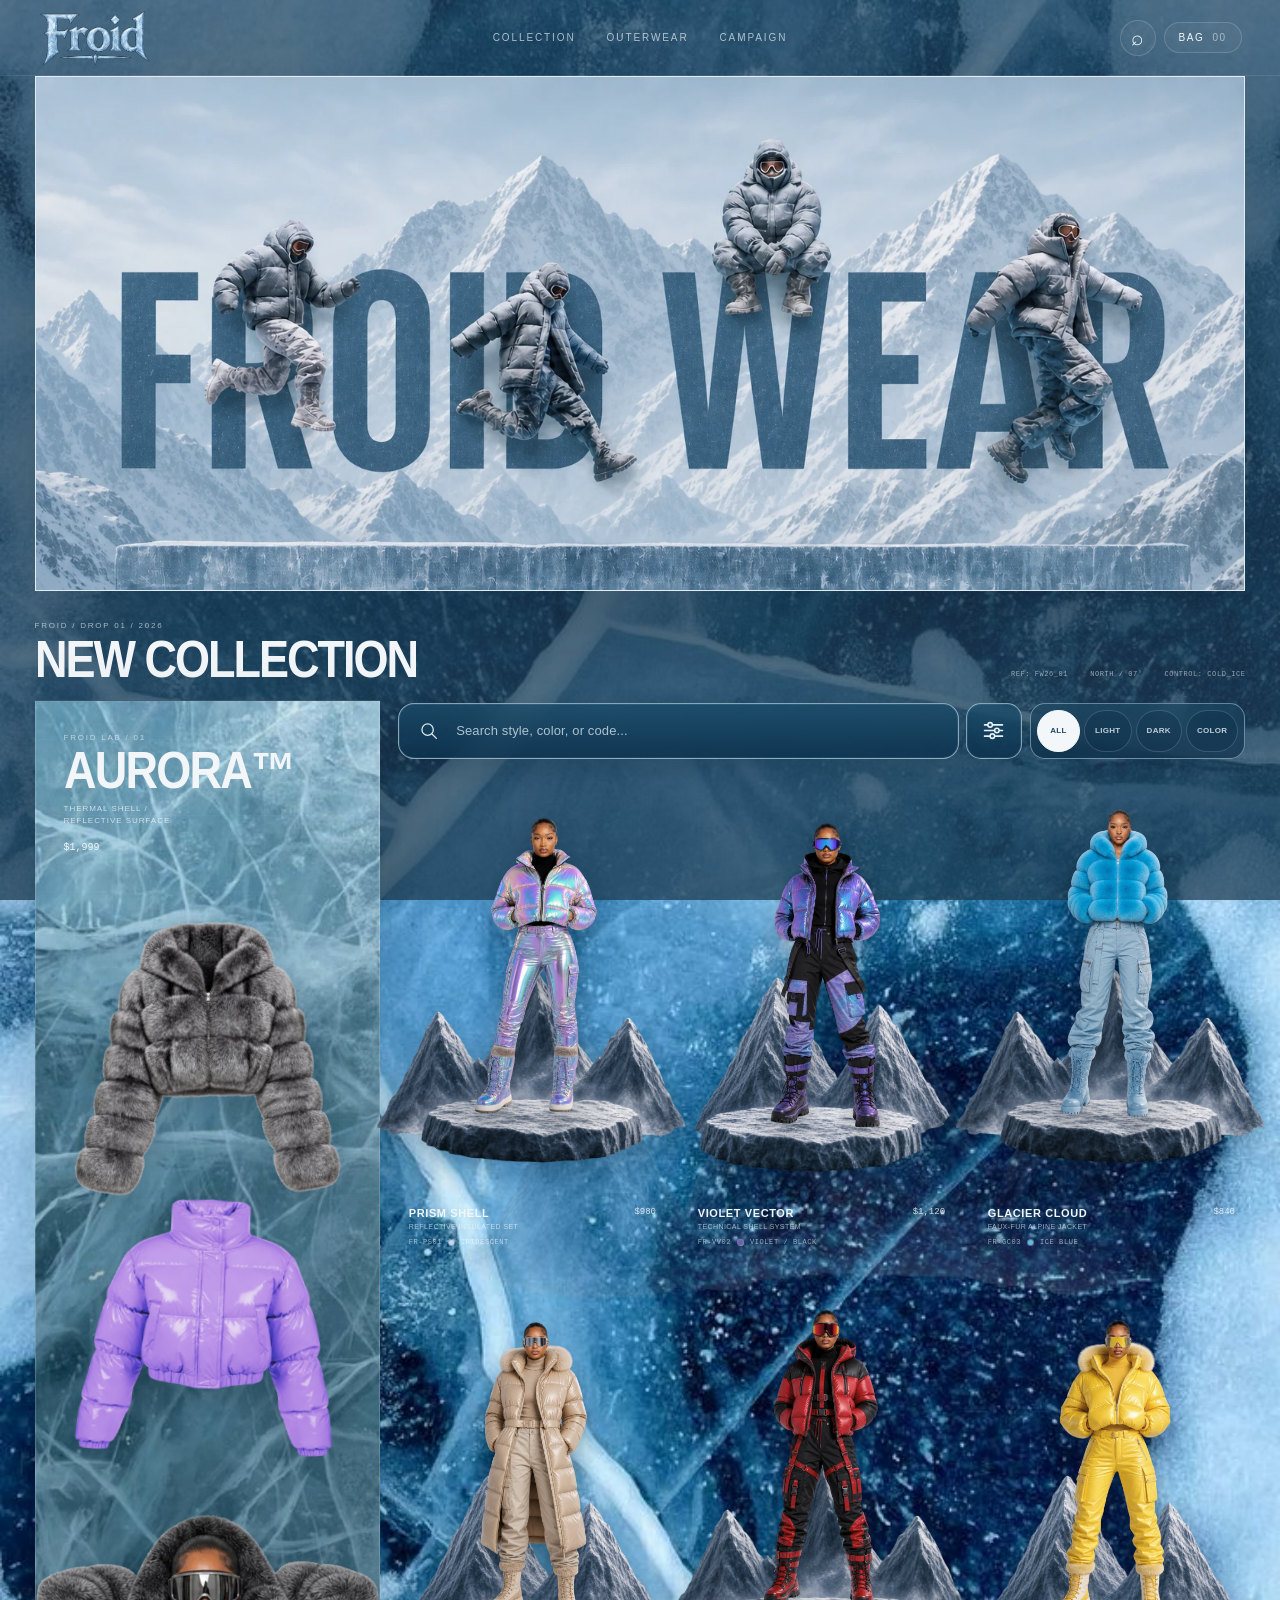
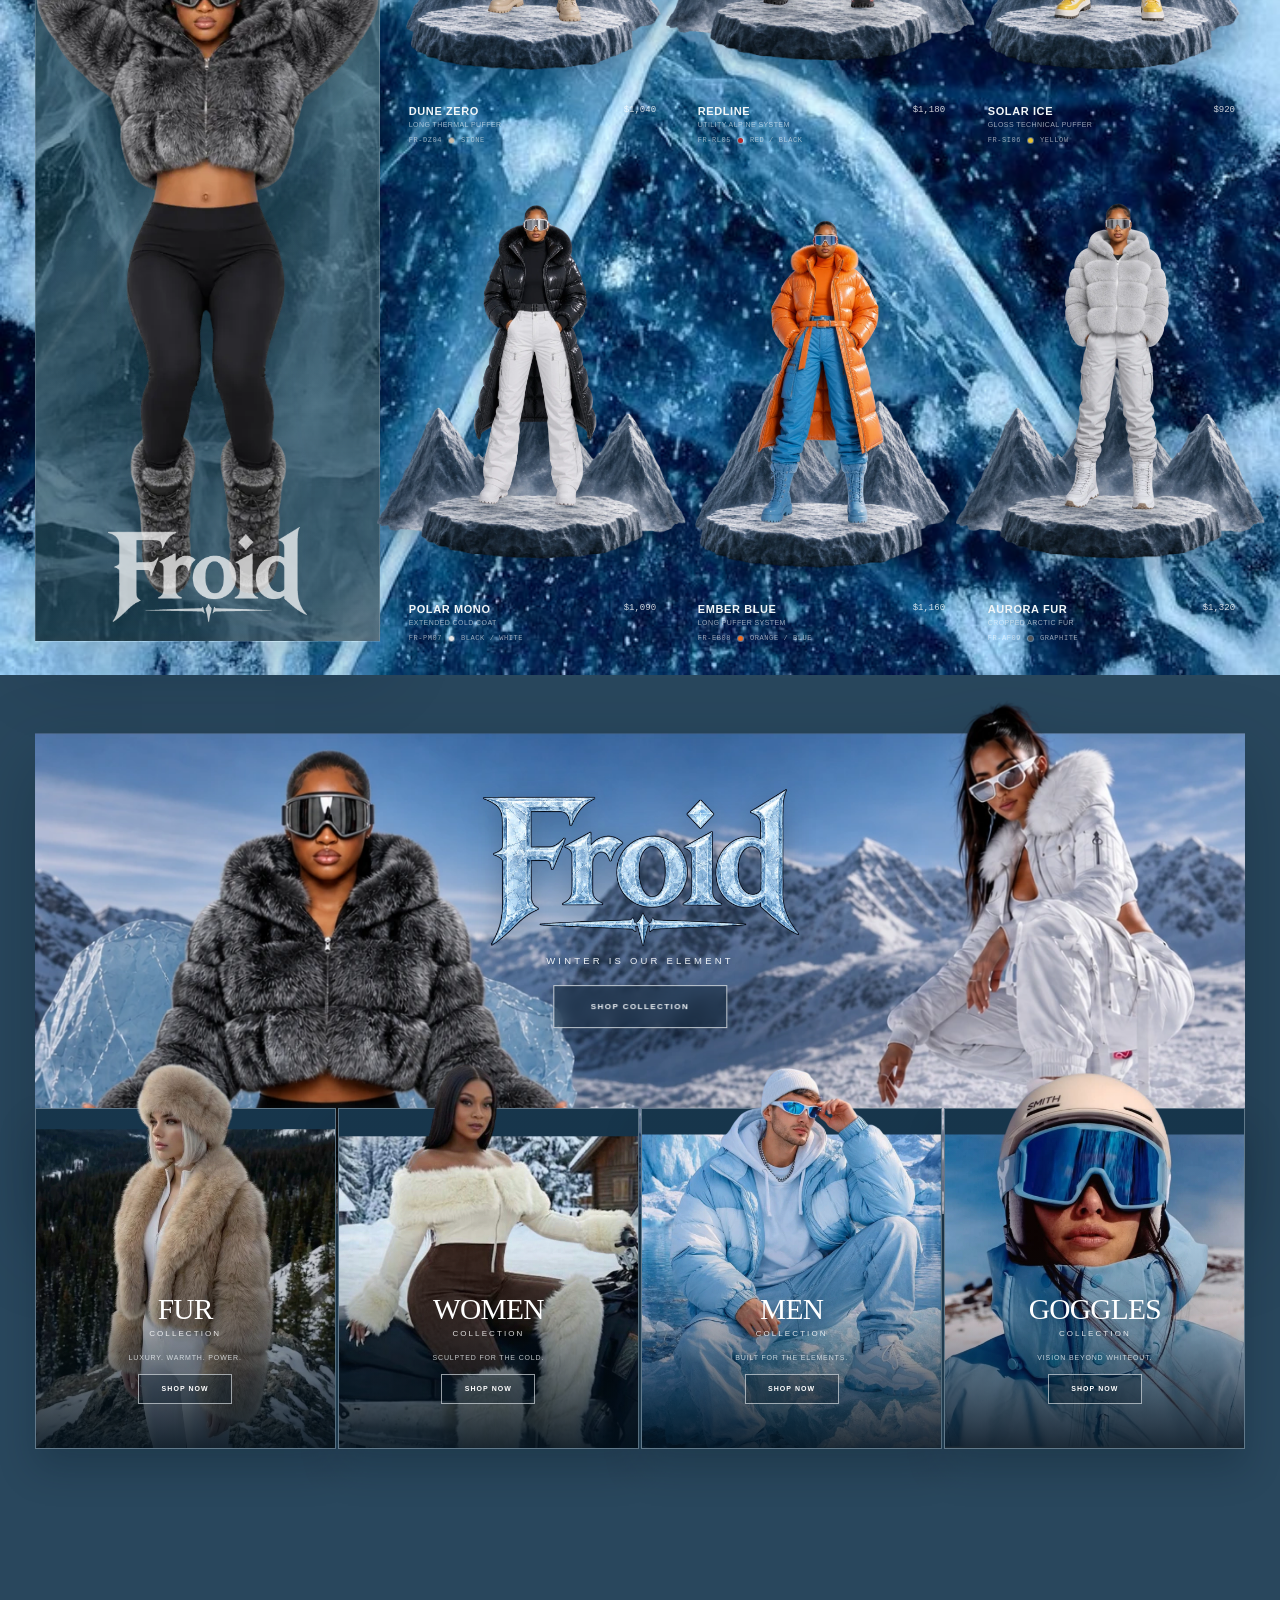
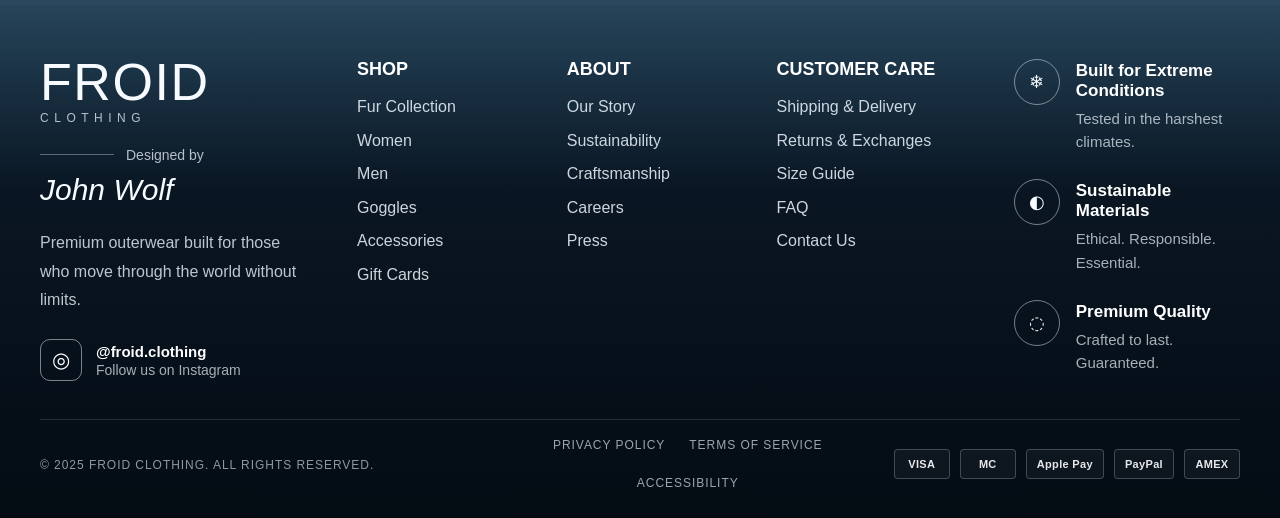
==== index.html @ 3a0bf440 "Make Froid mobile lower banners transparent" ====
<!doctype html>
<html lang="en">
<head>
  <meta charset="UTF-8" />
  <meta name="viewport" content="width=device-width, initial-scale=1.0" />
  <meta name="theme-color" content="#234157" />
  <title>Froid — New Collection</title>
  <link rel="stylesheet" href="./styles.css?v=30" />
</head>
<body>
  <div class="site-shell">
    <header class="topbar">
      <a class="wordmark" href="#top" aria-label="Froid home">
        <img src="./public/brand/froid-ice-logo.webp" alt="Froid" />
      </a>
      <nav class="topnav" aria-label="Primary navigation">
        <a href="#collection">Collection</a>
        <a href="#collection">Outerwear</a>
        <a href="#campaign">Campaign</a>
      </nav>
      <div class="top-actions">
        <button class="icon-button" type="button" aria-label="Search" data-focus-search>⌕</button>
        <button class="bag" type="button">Bag <span>00</span></button>
      </div>
    </header>

    <main id="top">
      <section class="hero" id="campaign" aria-label="Froid Wear campaign">
        <img src="./public/brand/froid-wear-hero.webp" alt="Froid Wear campaign in an icy mountain landscape" />
      </section>

      <section class="collection" id="collection">
        <div class="collection-heading">
          <div>
            <p class="eyebrow">FROID / DROP 01 / 2026</p>
            <h1>NEW COLLECTION</h1>
          </div>
          <div class="collection-note">
            <span>REF: FW26_01</span>
            <span>NORTH / 07°</span>
            <span>CONTROL: COLD_ICE</span>
          </div>
        </div>

        <div class="collection-layout">
          <aside class="campaign-card" id="aurora">
            <div class="campaign-grid"></div>
            <div class="campaign-copy">
              <p class="eyebrow">FROID LAB / 01</p>
              <h2>AURORA™</h2>
              <p>THERMAL SHELL / REFLECTIVE SURFACE</p>
              <div class="campaign-price">$1,999</div>
            </div>
            <div class="campaign-jackets">
              <img
                class="campaign-jacket campaign-jacket-fur"
                src="./public/brand/aurora-fur-jacket.png"
                alt="Gray Froid fur jacket"
              />
              <img
                class="campaign-jacket campaign-jacket-purple"
                src="./public/brand/aurora-purple-jacket.png"
                alt="Purple Froid puffer jacket"
              />
            </div>

            <img class="campaign-model" src="./public/models/model-fur.webp" alt="Model in Froid fur outerwear" />
            <img class="campaign-logo" src="./public/brand/froid-logo.webp" alt="" />
          </aside>

          <div class="catalog-area">
            <div class="catalog-toolbar">

              <div class="search-cluster">
                <label class="search-control" aria-label="Search clothing">
                  <span class="search-icon" aria-hidden="true">
                    <svg viewBox="0 0 24 24">
                      <circle cx="11" cy="11" r="6.5"></circle>
                      <path d="M16 16L21 21"></path>
                    </svg>
                  </span>

                  <input
                    id="product-search"
                    type="search"
                    placeholder="Search style, color, or code..."
                    autocomplete="off"
                  />
                </label>

                <button class="filter-tools" type="button" aria-label="Filter collection">
                  <svg viewBox="0 0 24 24" aria-hidden="true">
                    <path d="M4 7H20"></path>
                    <path d="M4 17H20"></path>
                    <path d="M4 12H20"></path>
                    <circle cx="9" cy="7" r="2"></circle>
                    <circle cx="15" cy="12" r="2"></circle>
                    <circle cx="11" cy="17" r="2"></circle>
                  </svg>
                </button>
              </div>

              <div class="filter-group" aria-label="Product filters">
                <button class="filter is-active" type="button" data-filter="all">ALL</button>
                <button class="filter" type="button" data-filter="light">LIGHT</button>
                <button class="filter" type="button" data-filter="dark">DARK</button>
                <button class="filter" type="button" data-filter="color">COLOR</button>
              </div>

            </div>

            <div class="product-landscape" aria-live="polite">
              <img class="ambient-mountains" src="./public/platforms/mountain-range.webp" alt="" />
              <div class="collection-row row-a" id="row-a"></div>
              <div class="collection-row row-b" id="row-b"></div>
              <div class="collection-row row-c" id="row-c"></div>
              <p class="empty-state" id="empty-state" hidden>NO ITEMS MATCH THIS FILTER.</p>
            </div>
          </div>
        </div>
      </section>


      <!-- ===== FROID EDITORIAL CAMPAIGN START ===== -->

      <section class="editorial-campaign" id="lookbook">

        <div class="editorial-hero">

          <img
            class="editorial-hero-art"
            src="./public/campaign/campaign-hero-v3.webp"
            alt="Froid winter campaign in an icy mountain landscape"
          />

          
          <div class="editorial-hero-content">

            <img
              class="editorial-hero-logo"
              src="./public/brand/froid-ice-logo.webp"
              alt="Froid"
            />

            <p class="editorial-hero-tagline">
              WINTER IS OUR ELEMENT
            </p>

            <a
              class="editorial-hero-button"
              href="#collection"
            >
              SHOP COLLECTION
            </a>

          </div>

        </div>


        <div
          class="editorial-categories"
          aria-label="Froid collections"
        >

          <a
            class="editorial-category"
            href="#collection"
          >
            
            <div
              class="editorial-base-window"
              data-registered-card="fur"
            >
              <img
                class="editorial-registered-image editorial-base-image"
                src="./public/campaign/category-fur.webp"
                alt="Froid fur collection"
              />
            </div>

            <img
              class="editorial-registered-image editorial-cutout-image"
              src="./public/campaign/cutouts/froid-cutout-assets/fur-cutout.png"
              alt=""
              aria-hidden="true"
            />

            <div class="editorial-category-shade"></div>

            <div class="editorial-category-copy">
              <h3>FUR</h3>
              <span>COLLECTION</span>

              <p>
                LUXURY. WARMTH. POWER.
              </p>

              <strong>
                SHOP NOW
              </strong>
            </div>
          </a>


          <a
            class="editorial-category"
            href="#collection"
          >
            
            <div
              class="editorial-base-window"
              data-registered-card="women"
            >
              <img
                class="editorial-registered-image editorial-base-image"
                src="./public/campaign/category-women.webp"
                alt="Froid women's winter collection"
              />
            </div>

            <img
              class="editorial-registered-image editorial-cutout-image"
              src="./public/campaign/cutouts/froid-cutout-assets/women-cutout.png"
              alt=""
              aria-hidden="true"
            />

            <div class="editorial-category-shade"></div>

            <div class="editorial-category-copy">
              <h3>WOMEN</h3>
              <span>COLLECTION</span>

              <p>
                SCULPTED FOR THE COLD.
              </p>

              <strong>
                SHOP NOW
              </strong>
            </div>
          </a>


          <a
            class="editorial-category"
            href="#collection"
          >
            
            <div
              class="editorial-base-window"
              data-registered-card="men"
            >
              <img
                class="editorial-registered-image editorial-base-image"
                src="./public/campaign/category-men.webp"
                alt="Froid men's winter collection"
              />
            </div>

            <img
              class="editorial-registered-image editorial-cutout-image"
              src="./public/campaign/cutouts/froid-cutout-assets/men-cutout.png"
              alt=""
              aria-hidden="true"
            />

            <div class="editorial-category-shade"></div>

            <div class="editorial-category-copy">
              <h3>MEN</h3>
              <span>COLLECTION</span>

              <p>
                BUILT FOR THE ELEMENTS.
              </p>

              <strong>
                SHOP NOW
              </strong>
            </div>
          </a>


          <a
            class="editorial-category"
            href="#collection"
          >
            
            <div
              class="editorial-base-window"
              data-registered-card="goggles"
            >
              <img
                class="editorial-registered-image editorial-base-image"
                src="./public/campaign/category-goggles.webp"
                alt="Froid winter goggles"
              />
            </div>

            <img
              class="editorial-registered-image editorial-cutout-image"
              src="./public/campaign/cutouts/froid-cutout-assets/goggles-cutout.png"
              alt=""
              aria-hidden="true"
            />

            <div class="editorial-category-shade"></div>

            <div class="editorial-category-copy">
              <h3>GOGGLES</h3>
              <span>COLLECTION</span>

              <p>
                VISION BEYOND WHITEOUT.
              </p>

              <strong>
                SHOP NOW
              </strong>
            </div>
          </a>

        </div>

      </section>

      <!-- ===== FROID EDITORIAL CAMPAIGN END ===== -->

    </main>
  </div>

  <template id="product-template">
    <article class="product-card">
      <div class="stage">
        <img class="mountain-stage" alt="" />
        <img class="platform-fill" alt="" hidden />
        <img class="product-model" alt="" />
      </div>
      <div class="product-info">
        <div>
          <h3></h3>
          <p class="product-subtitle"></p>
        </div>
        <p class="product-price"></p>
      </div>
      <div class="product-meta">
        <span class="product-code"></span>
        <span class="swatch"></span>
        <span class="product-color"></span>
      </div>
    </article>
  </template>

  <script src="./script.js?v=9"></script>


<!-- ===== FROID FOOTER START ===== -->
<footer class="froid-footer" id="footer">

  <div class="froid-footer-shell">

    <div class="froid-footer-top">

      <div class="froid-footer-brand">
        <div class="froid-footer-logo-wrap">
          <div class="froid-footer-logo">FROID</div>
          <div class="froid-footer-logo-sub">CLOTHING</div>
        </div>

        <div class="froid-footer-designed">
          <span class="froid-footer-designed-line"></span>
          <span class="froid-footer-designed-copy">Designed by</span>
          <span class="froid-footer-designed-name">John Wolf</span>
        </div>

        <p class="froid-footer-intro">
          Premium outerwear built for those who move through the world without limits.
        </p>

        <a class="froid-footer-social" href="#" aria-label="Follow Froid on Instagram">
          <span class="froid-footer-social-icon">◎</span>
          <span class="froid-footer-social-copy">
            <strong>@froid.clothing</strong>
            <span>Follow us on Instagram</span>
          </span>
        </a>
      </div>


      <div class="froid-footer-links">
        <h4>Shop</h4>
        <ul>
          <li><a href="#collection">Fur Collection</a></li>
          <li><a href="#campaign">Women</a></li>
          <li><a href="#campaign">Men</a></li>
          <li><a href="#campaign">Goggles</a></li>
          <li><a href="#collection">Accessories</a></li>
          <li><a href="#collection">Gift Cards</a></li>
        </ul>
      </div>


      <div class="froid-footer-links">
        <h4>About</h4>
        <ul>
          <li><a href="#">Our Story</a></li>
          <li><a href="#">Sustainability</a></li>
          <li><a href="#">Craftsmanship</a></li>
          <li><a href="#">Careers</a></li>
          <li><a href="#">Press</a></li>
        </ul>
      </div>


      <div class="froid-footer-links">
        <h4>Customer Care</h4>
        <ul>
          <li><a href="#">Shipping & Delivery</a></li>
          <li><a href="#">Returns & Exchanges</a></li>
          <li><a href="#">Size Guide</a></li>
          <li><a href="#">FAQ</a></li>
          <li><a href="#">Contact Us</a></li>
        </ul>
      </div>


      <div class="froid-footer-values">

        <div class="froid-footer-value">
          <span class="froid-footer-value-icon">❄</span>
          <div>
            <h5>Built for Extreme Conditions</h5>
            <p>Tested in the harshest climates.</p>
          </div>
        </div>

        <div class="froid-footer-value">
          <span class="froid-footer-value-icon">◐</span>
          <div>
            <h5>Sustainable Materials</h5>
            <p>Ethical. Responsible. Essential.</p>
          </div>
        </div>

        <div class="froid-footer-value">
          <span class="froid-footer-value-icon">◌</span>
          <div>
            <h5>Premium Quality</h5>
            <p>Crafted to last. Guaranteed.</p>
          </div>
        </div>

      </div>

    </div>


    <div class="froid-footer-bottom">

      <div class="froid-footer-legal">
        <span>© 2025 FROID CLOTHING. ALL RIGHTS RESERVED.</span>
      </div>

      <div class="froid-footer-policies">
        <a href="#">Privacy Policy</a>
        <a href="#">Terms of Service</a>
        <a href="#">Accessibility</a>
      </div>

      <div class="froid-footer-payments" aria-label="Accepted payments">
        <span>VISA</span>
        <span>MC</span>
        <span>Apple Pay</span>
        <span>PayPal</span>
        <span>AMEX</span>
      </div>

    </div>

  </div>

</footer>
<!-- ===== FROID FOOTER END ===== -->

</body>
</html>
---- styles.css ----
:root {
  --bg: #29475d;
  --bg-deep: #203a4e;
  --ink: #f2f6f8;
  --muted: rgba(239, 246, 250, .64);
  --line: rgba(233, 243, 249, .22);
  --ice: #dceaf2;
  --panel: rgba(22, 49, 67, .34);
  --panel-deep: rgba(12, 34, 48, .48);
  --shadow: 0 28px 70px rgba(6, 24, 37, .22);
}

* { box-sizing: border-box; }
html { scroll-behavior: smooth; }
body {
  margin: 0;
  min-width: 320px;
  background:
    radial-gradient(circle at 72% -10%, rgba(176, 209, 228, .14), transparent 30%),
    linear-gradient(180deg, #31526a 0%, var(--bg) 45%, #28465b 100%);
  color: var(--ink);
  font-family: "Arial Narrow", "Helvetica Neue", Arial, sans-serif;
  overflow-x: hidden;
}
button, input { font: inherit; }
button { color: inherit; }
a { color: inherit; text-decoration: none; }

.site-shell { min-height: 100vh; }
.topbar {
  height: 76px;
  padding: 0 clamp(22px, 3vw, 54px);
  display: grid;
  grid-template-columns: 1fr auto 1fr;
  align-items: center;
  border-bottom: 1px solid rgba(255,255,255,.09);
  position: relative;
  z-index: 30;
}
.wordmark { width: 106px; height: 52px; display: flex; align-items: center; overflow: hidden; }
.wordmark img { width: 132px; transform: translateX(-10px); filter: none; opacity: .98; }
.topnav { display: flex; gap: 31px; font-size: 10px; letter-spacing: .19em; text-transform: uppercase; }
.topnav a { opacity: .68; transition: opacity .18s ease; }
.topnav a:hover { opacity: 1; }
.top-actions { justify-self: end; display: flex; gap: 8px; align-items: center; }
.icon-button, .bag, .filter {
  border: 1px solid rgba(255,255,255,.16);
  background: rgba(255,255,255,.04);
  border-radius: 999px;
  cursor: pointer;
}
.icon-button { width: 36px; height: 36px; font-size: 21px; line-height: 1; }
.bag { padding: 9px 14px; font-size: 10px; letter-spacing: .15em; text-transform: uppercase; }
.bag span { opacity: .55; margin-left: 4px; }


.hero {
  margin: 0 clamp(18px, 2.7vw, 52px);
  border: 1px solid rgba(255,255,255,.14);
  overflow: hidden;
  background: #dce9f1;
  box-shadow: var(--shadow);
}
.hero img {
  display: block;
  width: 100%;
  height: auto;
  aspect-ratio: 1584 / 672;
  object-fit: cover;
}

.collection { padding: 30px clamp(18px, 2.7vw, 52px) 56px; }
.collection-heading {
  display: flex;
  justify-content: space-between;
  gap: 24px;
  align-items: end;
  margin-bottom: 18px;
}
.eyebrow { margin: 0 0 7px; font-size: 8px; letter-spacing: .22em; text-transform: uppercase; color: var(--muted); }
h1, h2, h3, p { margin-top: 0; }
h1 { margin-bottom: 0; font-size: clamp(36px, 4vw, 62px); line-height: .88; letter-spacing: -.045em; font-weight: 900; transform: scaleX(.88); transform-origin: left; }
.collection-note { display: grid; grid-template-columns: repeat(3, max-content); gap: 22px; font-family: ui-monospace, SFMono-Regular, Menlo, monospace; font-size: 7px; line-height: 1.5; letter-spacing: .08em; color: rgba(242,246,248,.58); text-transform: uppercase; padding-bottom: 2px; }

.collection-layout { display: grid; grid-template-columns: minmax(250px, 27vw) minmax(0, 1fr); gap: 18px; align-items: stretch; }
.campaign-card {
  min-height: 760px;
  position: relative;
  overflow: hidden;
  background:
    linear-gradient(180deg, rgba(9, 31, 45, .08), rgba(8, 29, 44, .54)),
    url('./public/textures/ice-blue.jpeg') center / cover no-repeat;
  border: 1px solid rgba(255,255,255,.16);
  box-shadow: var(--shadow);
  isolation: isolate;
}
.campaign-card::before {
  content: "";
  position: absolute;
  inset: 0;
  background: linear-gradient(125deg, transparent 8%, rgba(255,255,255,.13) 8.5%, transparent 9%, transparent 62%, rgba(255,255,255,.08) 62.5%, transparent 63%);
  pointer-events: none;
}
.campaign-grid {
  position: absolute; inset: 0;
  opacity: .18;
  background-image: linear-gradient(rgba(255,255,255,.16) 1px, transparent 1px), linear-gradient(90deg, rgba(255,255,255,.16) 1px, transparent 1px);
  background-size: 38px 38px;
  mask-image: linear-gradient(to bottom, #000, transparent 60%);
}
.campaign-copy { position: absolute; z-index: 5; top: 32px; left: 28px; right: 24px; }
.campaign-copy h2 { font-size: clamp(36px, 4vw, 64px); line-height: .85; margin-bottom: 11px; letter-spacing: -.04em; font-weight: 900; transform: scaleX(.88); transform-origin: left; }
.campaign-copy > p:not(.eyebrow) { width: 145px; font-size: 8px; line-height: 1.5; letter-spacing: .12em; color: rgba(255,255,255,.68); }
.campaign-price { margin-top: 15px; font: 10px ui-monospace, SFMono-Regular, Menlo, monospace; }
.campaign-model {
  position: absolute;
  z-index: 3;
  height: 64%;
  width: 100%;
  object-fit: contain;
  object-position: center bottom;
  left: 0;
  bottom: 22px;
  filter: drop-shadow(0 18px 18px rgba(5, 20, 32, .28));
}
.campaign-logo { position: absolute; z-index: 4; width: 58%; left: 21%; bottom: 21px; opacity: .72; filter: brightness(0) invert(1); }

.catalog-area { min-width: 0; display: flex; flex-direction: column; }
.catalog-toolbar {
  min-height: 46px;
  border: 1px solid rgba(255,255,255,.12);
  display: flex;
  align-items: center;
  justify-content: space-between;
  gap: 14px;
  padding: 6px 8px 6px 14px;
  background: rgba(19, 47, 64, .22);
  backdrop-filter: blur(10px);
}
.search-control { flex: 1; display: grid; grid-template-columns: auto minmax(100px, 1fr); align-items: center; gap: 12px; min-width: 140px; }
.search-control span { font: 8px ui-monospace, SFMono-Regular, Menlo, monospace; letter-spacing: .14em; color: rgba(255,255,255,.5); }
.search-control input { width: 100%; border: 0; outline: 0; background: transparent; color: white; font-size: 9px; letter-spacing: .12em; text-transform: uppercase; }
.search-control input::placeholder { color: rgba(255,255,255,.34); }
.filter-group { display: flex; gap: 5px; }
.filter { padding: 8px 11px; font-size: 7px; letter-spacing: .12em; text-transform: uppercase; opacity: .64; }
.filter.is-active, .filter:hover { background: #eff5f8; color: #26465d; opacity: 1; border-color: #eff5f8; }

.product-landscape {
  flex: 1;
  padding-top: 8px;
  min-height: 706px;
  display: flex;
  flex-direction: column;
  justify-content: space-between;
  gap: 1px;
  position: relative;
}
.collection-row {
  display: flex;
  align-items: flex-start;
  justify-content: center;
  position: relative;
  min-width: 0;
  --visible-cards: 4;
}
.collection-row.row-b { --visible-cards: 5; }
.product-card {
  position: relative;
  flex: 0 1 calc(100% / var(--visible-cards));
  min-width: 0;
  margin-left: 0;
  transition: opacity .2s ease, transform .2s ease;
}
.product-card.platform-a { --foot: 55px; }
.product-card.platform-b { --foot: 62px; }
.product-card:first-child { margin-left: 0; }
.product-card[hidden] { display: none !important; }
.stage {
  height: 300px;
  position: relative;
  isolation: isolate;
  overflow: visible;
}
.mountain-stage {
  position: absolute;
  z-index: 1;
  left: 50%;
  bottom: 0;
  width: 145%;
  max-width: none;
  transform: translateX(-50%);
  object-fit: contain;
  object-position: center bottom;
  filter: drop-shadow(0 10px 14px rgba(11,27,39,.18));
  pointer-events: none;
}
.platform-fill {
  position: absolute;
  z-index: 2;
  width: 136%;
  max-width: none;
  left: 50%;
  bottom: -9px;
  transform: translateX(-50%);
  transform-origin: bottom;
  opacity: .98;
  pointer-events: none;
}
.product-model {
  position: absolute;
  z-index: 4;
  left: 50%;
  bottom: var(--foot, 60px);
  transform: translateX(-50%);
  width: auto;
  height: 250px;
  max-width: 84%;
  object-fit: contain;
  object-position: center bottom;
  filter: drop-shadow(0 12px 10px rgba(7, 22, 34, .25));
  transition: transform .2s ease;
}
.product-card:hover .product-model { transform: translateX(-50%) translateY(-4px); }
.product-info { display: flex; align-items: flex-start; justify-content: space-between; gap: 7px; padding: 8px 8px 0 11%; position: relative; z-index: 8; }
.product-info h3 { margin-bottom: 2px; font-size: 8px; line-height: 1.15; letter-spacing: .075em; text-transform: uppercase; font-weight: 700; }
.product-subtitle { margin-bottom: 0; font-size: 6px; line-height: 1.25; color: var(--muted); letter-spacing: .06em; text-transform: uppercase; }
.product-price { margin: 0; white-space: nowrap; font: 7px ui-monospace, SFMono-Regular, Menlo, monospace; color: rgba(255,255,255,.8); }
.product-meta { display: flex; align-items: center; gap: 6px; padding: 5px 8px 0 11%; font: 6px ui-monospace, SFMono-Regular, Menlo, monospace; letter-spacing: .08em; color: rgba(255,255,255,.58); text-transform: uppercase; position: relative; z-index: 8; }
.swatch { width: 5px; height: 5px; border-radius: 50%; background: var(--swatch, white); box-shadow: 0 0 0 1px rgba(255,255,255,.35); }
.empty-state { position: absolute; inset: 40% 0 auto; text-align: center; font: 9px ui-monospace, SFMono-Regular, Menlo, monospace; letter-spacing: .16em; color: rgba(255,255,255,.62); }

@media (min-width: 1440px) {
  .campaign-card { min-height: 790px; }
  .product-landscape { min-height: 736px; }
  .stage { height: 320px; }
  .product-model { height: 270px; }
}

@media (max-width: 1100px) {
  .collection-layout { grid-template-columns: 260px minmax(0, 1fr); }
  .campaign-card { min-height: 690px; }
  .product-landscape { min-height: 637px; }
  .stage { height: 265px; }
  .product-model { height: 220px; max-width: 84%; }
  .product-info { padding-left: 8%; }
  .product-meta { padding-left: 8%; }
  .collection-note { display: none; }
}

@media (max-width: 850px) {
  .hero { margin-inline: 14px; }
  .topbar { grid-template-columns: 1fr auto; height: 66px; }
  .topnav { display: none; }
  .collection { padding-inline: 14px; }
  .collection-layout { display: block; }
  .campaign-card { min-height: 420px; margin-bottom: 14px; }
  .campaign-model { height: 83%; left: 20%; width: 80%; bottom: 0; }
  .campaign-copy { right: 45%; }
  .campaign-logo { width: 38%; left: 5%; }
  .catalog-toolbar { position: sticky; top: 8px; z-index: 20; }
  .product-landscape { gap: 16px; min-height: 0; padding-top: 12px; }
  .collection-row, .collection-row.row-b {
    --visible-cards: 2;
    overflow-x: auto;
    justify-content: flex-start;
    padding: 0 8vw 5px;
    scrollbar-width: none;
  }
  .collection-row::-webkit-scrollbar { display: none; }
  .product-card { flex: 0 0 45vw; margin-left: 0; }
  .product-card:first-child { margin-left: 0; }
  .stage { height: 330px; }
  .product-model { height: 285px; max-width: 86%; }
}

@media (max-width: 520px) {
  .collection-heading { margin-top: 2px; }
  h1 { font-size: 39px; }
  .campaign-card { min-height: 360px; }
  .campaign-copy { left: 20px; top: 22px; right: 42%; }
  .campaign-copy h2 { font-size: 36px; }
  .campaign-model { left: 22%; width: 86%; height: 80%; }
  .catalog-toolbar { align-items: stretch; flex-direction: column; }
  .filter-group { width: 100%; }
  .filter { flex: 1; }
  .product-card { flex-basis: 71vw; margin-left: 0; }
  .stage { height: 350px; }
  .product-model { height: 305px; }
}

/* ================================================================
   SPACED PLATFORM REVISION — 2026-08-19
   New supplied platform art is treated as a complete object.
   Platforms no longer overhang or overlap neighboring product stages.
   ================================================================ */
.product-landscape {
  overflow: hidden;
  gap: 28px;
}

.ambient-mountains {
  position: absolute;
  z-index: 0;
  width: min(92%, 980px);
  height: auto;
  left: 50%;
  top: 15%;
  transform: translateX(-50%);
  opacity: .14;
  pointer-events: none;
  filter: blur(.2px);
}

.collection-row {
  z-index: 2;
  gap: clamp(16px, 1.65vw, 30px);
  padding-inline: clamp(6px, .6vw, 12px);
}

.product-card {
  flex-basis: calc((100% - (var(--visible-cards) - 1) * clamp(16px, 1.65vw, 30px)) / var(--visible-cards));
  container-type: inline-size;
}

.stage {
  height: 320px;
  overflow: visible;
}

.mountain-stage {
  width: 100%;
  left: 50%;
  bottom: 0;
  transform: translateX(-50%);
  object-fit: contain;
  object-position: center bottom;
  filter: drop-shadow(0 12px 16px rgba(9, 24, 36, .2));
}

.platform-fill {
  display: none !important;
}

.product-card.platform-a { --foot: 31.9cqw; }
.product-card.platform-b { --foot: 26.3cqw; }

.product-model {
  height: 252px;
  max-width: 78%;
}

.product-info,
.product-meta {
  padding-left: 7%;
  padding-right: 4%;
}

@media (min-width: 1440px) {
  .product-landscape { gap: 34px; }
  .collection-row { gap: 30px; }
  .stage { height: 338px; }
  .product-model { height: 270px; }
}

@media (max-width: 1100px) {
  .product-landscape { gap: 20px; }
  .collection-row { gap: 14px; }
  .stage { height: 278px; }
  .product-model { height: 220px; max-width: 80%; }
}

@media (max-width: 850px) {
  .product-landscape { overflow: visible; gap: 22px; }
  .ambient-mountains { width: 125%; top: 24%; opacity: .11; }
  .collection-row,
  .collection-row.row-b {
    gap: 24px;
    padding: 0 10vw 8px;
  }
  .product-card { flex: 0 0 58vw; }
  .stage { height: 340px; }
  .product-model { height: 280px; max-width: 78%; }
  .stage { height: max(340px, 90cqw); }
}

@media (max-width: 520px) {
  .collection-row,
  .collection-row.row-b { gap: 20px; }
  .product-card { flex-basis: 74vw; }
  .stage { height: 355px; }
  .product-model { height: 292px; }
  .stage { height: max(355px, 90cqw); }
}



/* ===== FROID SITE MOUNTAIN BACKGROUND — FIXED ===== */

html {
  min-height: 100%;
  background: #29475d;
}

body {
  min-height: 100vh;
  margin: 0;

  background-color: #29475d;

  background-image:
    linear-gradient(
      rgba(35, 66, 88, 0.72),
      rgba(35, 66, 88, 0.78)
    ),
    url("./public/textures/froid-site-bg.png");

  background-size:
    cover,
    cover;

  background-position:
    center top,
    center top;

  background-repeat:
    no-repeat,
    no-repeat;

  background-attachment:
    fixed,
    fixed;

  color: var(--ink);
  overflow-x: hidden;
}

/* Kill the previous invisible pseudo-background */
body::before,
body::after {
  content: none !important;
  display: none !important;
}

.site-shell,
main,
.collection,
.collection-layout,
.catalog-area,
.product-landscape,
.collection-row {
  background: transparent !important;
}

/* ===== FROID BACKGROUND + NAV LOGO FIX ===== */

/* New cracked-ice site background */
body {
  background-color: #29475d;

  background-image:
    linear-gradient(
      rgba(31, 60, 81, 0.68),
      rgba(31, 60, 81, 0.74)
    ),
    url("./public/textures/froid-site-bg.png?v=2");

  background-size: cover;
  background-position: center top;
  background-repeat: no-repeat;
  background-attachment: fixed;
}

/* Fix Froid logo being cropped in navigation */
.wordmark {
  width: 125px;
  height: 58px;
  overflow: visible !important;
  display: flex;
  align-items: center;
}

.wordmark img {
  width: 118px;
  height: auto;
  max-height: 54px;
  object-fit: contain;
  object-position: left center;
  transform: none !important;
  display: block;
}

/* ===== FROID REFERENCE SEARCH + 3X3 COLLECTION ===== */

/* -----------------------------------------------
   SEARCH / FILTER — MATCH REFERENCE
   ----------------------------------------------- */

.catalog-toolbar {
  width: 100%;
  min-height: 62px;
  padding: 0;
  margin: 0 0 22px;
  border: 0;
  background: transparent;
  backdrop-filter: none;

  display: grid;
  grid-template-columns: minmax(0, 1fr) auto;
  align-items: center;
  gap: 10px;
}

.search-cluster {
  min-width: 0;
  display: grid;
  grid-template-columns: minmax(0, 1fr) 60px;
  gap: 8px;
}

.search-control {
  width: 100%;
  min-width: 0;
  height: 60px;

  display: grid;
  grid-template-columns: 24px minmax(0, 1fr);
  align-items: center;
  gap: 13px;

  padding: 0 18px;

  border: 1px solid rgba(206, 236, 251, .62);
  border-radius: 17px;

  background:
    linear-gradient(
      180deg,
      rgba(26, 75, 105, .78),
      rgba(10, 48, 76, .82)
    );

  box-shadow:
    inset 0 0 0 1px rgba(255,255,255,.07),
    0 10px 24px rgba(3, 25, 44, .18);

  backdrop-filter: blur(14px);
}

.search-icon {
  display: grid;
  place-items: center;
  width: 22px;
  height: 22px;
}

.search-icon svg {
  width: 21px;
  height: 21px;
  fill: none;
  stroke: rgba(239, 248, 253, .92);
  stroke-width: 1.5;
  stroke-linecap: round;
}

.search-control input {
  width: 100%;
  border: 0;
  outline: 0;
  background: transparent;

  color: #f6fbff;
  font-size: 13px;
  font-weight: 400;
  letter-spacing: .01em;
  text-transform: none;
}

.search-control input::placeholder {
  color: rgba(232, 244, 251, .72);
  opacity: 1;
}

.search-control input::-webkit-search-cancel-button {
  filter: invert(1);
  opacity: .65;
}

.filter-tools {
  width: 60px;
  height: 60px;
  padding: 0;

  display: grid;
  place-items: center;

  border: 1px solid rgba(206, 236, 251, .62);
  border-radius: 15px;

  background:
    linear-gradient(
      180deg,
      rgba(28, 78, 108, .84),
      rgba(12, 50, 78, .88)
    );

  color: white;
  cursor: pointer;

  box-shadow:
    inset 0 0 0 1px rgba(255,255,255,.07),
    0 10px 24px rgba(3, 25, 44, .18);
}

.filter-tools svg {
  width: 27px;
  height: 27px;
  fill: none;
  stroke: rgba(242, 250, 255, .95);
  stroke-width: 1.35;
  stroke-linecap: round;
}

.filter-tools circle {
  fill: #194e70;
}

.filter-group {
  height: 60px;
  padding: 7px;

  display: flex;
  align-items: center;
  gap: 6px;

  border: 1px solid rgba(206, 236, 251, .45);
  border-radius: 15px;

  background:
    linear-gradient(
      180deg,
      rgba(27, 71, 99, .64),
      rgba(10, 43, 69, .68)
    );

  backdrop-filter: blur(14px);
}

.filter {
  height: 44px;
  min-width: 58px;
  padding: 0 15px;

  border: 1px solid rgba(221, 239, 248, .18);
  border-radius: 999px;

  background: rgba(5, 38, 64, .25);

  color: rgba(238, 247, 252, .78);

  font-size: 9px;
  font-weight: 700;
  letter-spacing: .04em;
  text-transform: uppercase;

  opacity: 1;
}

.filter.is-active,
.filter:hover {
  background: #f3f7f9;
  border-color: #f3f7f9;
  color: #234a65;
}


/* -----------------------------------------------
   3 × 3 MODEL GRID
   ----------------------------------------------- */

.product-landscape {
  min-height: 0;
  padding-top: 0;

  display: flex;
  flex-direction: column;
  justify-content: flex-start;

  gap: 38px;
  overflow: visible;
}

.collection-row,
.collection-row.row-b,
.collection-row.row-c {
  --visible-cards: 3;

  width: 100%;
  min-width: 0;

  display: grid;
  grid-template-columns: repeat(3, minmax(0, 1fr));

  gap: clamp(20px, 1.7vw, 30px);
  padding: 0;

  align-items: start;
  justify-content: stretch;
}

.product-card {
  width: 100%;
  min-width: 0;
  margin: 0;

  flex: none;
  container-type: inline-size;
}

.stage {
  height: 405px;
  position: relative;
  overflow: visible;
  isolation: isolate;
}

/* One complete platform centered under each model */
.mountain-stage {
  width: 100%;
  max-width: 100%;

  left: 50%;
  bottom: 0;

  transform: translateX(-50%);

  object-fit: contain;
  object-position: center bottom;

  filter: drop-shadow(0 13px 18px rgba(5, 22, 35, .25));
}

/*
   Platform top heights.
   These put the MODELS' FEET on the platform surface,
   rather than floating above or sinking into it.
*/
.product-card.platform-a {
  --foot: 31.9cqw;
}

.product-card.platform-b {
  --foot: 26.3cqw;
}

/* Large reference-scale clothing models */
.product-model {
  position: absolute;

  z-index: 4;

  left: 50%;
  bottom: var(--foot);

  width: auto;
  height: 350px;
  max-width: 92%;

  transform: translateX(-50%);

  object-fit: contain;
  object-position: center bottom;

  filter: drop-shadow(0 14px 13px rgba(5, 20, 31, .30));
}

.product-card:hover .product-model {
  transform: translateX(-50%) translateY(-4px);
}


/* Larger product information to match new model scale */

.product-info {
  padding: 11px 4% 0;
  gap: 10px;
}

.product-info h3 {
  font-size: 11px;
  line-height: 1.15;
  letter-spacing: .055em;
}

.product-subtitle {
  font-size: 7px;
  line-height: 1.35;
}

.product-price {
  font-size: 9px;
}

.product-meta {
  padding: 7px 4% 0;
  gap: 7px;
  font-size: 7px;
}


/* -----------------------------------------------
   LARGE DESKTOP
   ----------------------------------------------- */

@media (min-width: 1440px) {

  .stage {
    height: 445px;
  }

  .product-model {
    height: 390px;
    max-width: 94%;
  }

  .product-landscape {
    gap: 44px;
  }

}


/* -----------------------------------------------
   MEDIUM DESKTOP / LAPTOP
   ----------------------------------------------- */

@media (min-width: 851px) and (max-width: 1180px) {

  .catalog-toolbar {
    grid-template-columns: minmax(0, 1fr);
  }

  .filter-group {
    width: max-content;
  }

  .stage {
    height: 355px;
  }

  .product-model {
    height: 305px;
    max-width: 92%;
  }

}


/* -----------------------------------------------
   MOBILE — KEEP HORIZONTAL PRODUCT BROWSING
   ----------------------------------------------- */

@media (max-width: 850px) {

  .catalog-toolbar {
    grid-template-columns: 1fr;
    gap: 8px;
  }

  .search-cluster {
    grid-template-columns: minmax(0, 1fr) 54px;
  }

  .search-control,
  .filter-tools {
    height: 54px;
  }

  .filter-tools {
    width: 54px;
  }

  .filter-group {
    width: 100%;
    height: 52px;
    overflow-x: auto;
  }

  .filter {
    flex: 1 0 auto;
    height: 38px;
  }

  .product-landscape {
    gap: 24px;
    overflow: visible;
  }

  .collection-row,
  .collection-row.row-b,
  .collection-row.row-c {
    display: flex;
    grid-template-columns: none;

    gap: 24px;

    padding: 0 10vw 8px;

    overflow-x: auto;
    justify-content: flex-start;

    scrollbar-width: none;
  }

  .collection-row::-webkit-scrollbar {
    display: none;
  }

  .product-card {
    flex: 0 0 58vw;
  }

  .stage {
    height: max(350px, 90cqw);
  }

  .product-model {
    height: 290px;
    max-width: 88%;
  }

}

@media (max-width: 520px) {

  .product-card {
    flex-basis: 74vw;
  }

  .product-model {
    height: 300px;
  }

}








/* ===== FROID CONTROLLED GROUNDING V2 START ===== */


/* ========================================================
   SEARCH + SETTINGS + FILTERS — ONE DESKTOP ROW
   ======================================================== */

@media (min-width: 851px) {

  .catalog-toolbar {
    width: 100% !important;

    display: flex !important;
    grid-template-columns: none !important;

    flex-direction: row !important;
    flex-wrap: nowrap !important;

    align-items: center !important;

    gap: 8px !important;

    margin-bottom: 24px !important;
  }


  .search-cluster {
    flex: 1 1 auto !important;
    min-width: 0 !important;

    display: grid !important;

    grid-template-columns:
      minmax(180px, 1fr)
      56px !important;

    gap: 7px !important;
  }


  .search-control {
    width: 100% !important;
    min-width: 0 !important;

    height: 56px !important;

    border-radius: 16px !important;
  }


  .filter-tools {
    width: 56px !important;
    height: 56px !important;

    flex: 0 0 56px !important;
  }


  .filter-group {
    flex: 0 0 auto !important;

    width: auto !important;
    height: 56px !important;

    padding: 6px !important;

    display: flex !important;
    flex-wrap: nowrap !important;

    gap: 4px !important;

    overflow: visible !important;
  }


  .filter {
    min-width: 43px !important;

    height: 42px !important;

    padding:
      0 10px !important;

    font-size: 8px !important;

    white-space: nowrap !important;
  }

}


/* ========================================================
   MODEL + PLATFORM STAGE
   NO IMAGE ANALYSIS.
   NO AUTOMATIC GEOMETRY.
   ======================================================== */

.stage {
  height: 410px !important;

  position: relative !important;

  overflow: visible !important;
}


/*
  Larger platform.
  Complete platform object stays centered.
*/
.mountain-stage {
  position: absolute !important;

  width: 116% !important;
  max-width: none !important;

  height: auto !important;

  left: 50% !important;

  top: auto !important;
  bottom: 0 !important;

  transform:
    translateX(-50%) !important;

  object-fit: contain !important;

  object-position:
    center bottom !important;
}


/*
  The two supplied platform designs have
  slightly different center-shelf heights.
*/
.product-card.platform-a {
  --foot: 31.0cqw !important;
}


.product-card.platform-b {
  --foot: 25.4cqw !important;
}


/*
  Individual tiny corrections.

  These are intentionally SMALL.
  We are not repositioning whole scenes anymore.

  Negative air space is removed by lowering
  the visible model a few pixels into the snow.
*/
.product-card[data-model="model-1"] {
  --model-drop: 4px;
}

.product-card[data-model="model-2"] {
  --model-drop: 5px;
}

.product-card[data-model="model-3"] {
  --model-drop: 4px;
}

.product-card[data-model="model-4"] {
  --model-drop: 5px;
}

.product-card[data-model="model-5"] {
  --model-drop: 5px;
}

.product-card[data-model="model-6"] {
  --model-drop: 4px;
}

.product-card[data-model="model-7"] {
  --model-drop: 5px;
}

.product-card[data-model="model-8"] {
  --model-drop: 5px;
}

.product-card[data-model="model-9"] {
  --model-drop: 5px;
}


/*
  Model remains centered over its current platform.
*/
.product-model {
  position: absolute !important;

  z-index: 4 !important;

  left: 50% !important;

  top: auto !important;

  bottom:
    calc(
      var(--foot) -
      var(--model-drop, 4px)
    ) !important;

  width: auto !important;

  height: 360px !important;

  max-width: 92% !important;

  transform:
    translateX(-50%) !important;

  object-fit: contain !important;

  object-position:
    center bottom !important;

  filter:
    drop-shadow(
      0 14px 13px
      rgba(5, 20, 31, .30)
    ) !important;
}


/*
  Absolutely no hover lift.
  Once feet are planted they remain planted.
*/
.product-card:hover .product-model {
  transform:
    translateX(-50%) !important;
}


/* Keep 3 × 3 desktop structure */
@media (min-width: 851px) {

  .collection-row,
  .collection-row.row-b,
  .collection-row.row-c {

    display: grid !important;

    grid-template-columns:
      repeat(
        3,
        minmax(0, 1fr)
      ) !important;

    gap:
      clamp(
        18px,
        1.6vw,
        28px
      ) !important;
  }

}


/* Larger displays */
@media (min-width: 1440px) {

  .stage {
    height: 440px !important;
  }

  .product-model {
    height: 385px !important;
  }

}


/* ===== FROID CONTROLLED GROUNDING V2 END ===== */





/* ===== FROID REDLINE SOLO FIX START ===== */

/*
  REDLINE only
  - keep current size
  - move her down more
  - dimensions remain linked
*/
.product-card[data-model="model-6"] .product-model {
  transform: translateX(-50%) scale(1.045) !important;
  transform-origin: center bottom !important;
  margin-bottom: -14px !important;
}

.product-card[data-model="model-6"]:hover .product-model {
  transform: translateX(-50%) scale(1.045) !important;
  margin-bottom: -14px !important;
}

/* ===== FROID REDLINE SOLO FIX END ===== */


/* ===== FROID MOBILE 2.5 CARD CAROUSEL START ===== */

@media (max-width: 850px) {

  /*
    All 9 products become ONE continuous horizontal row.
    The three desktop row wrappers disappear visually.
  */
  .product-landscape {
    width: 100% !important;

    display: flex !important;
    flex-direction: row !important;
    flex-wrap: nowrap !important;

    align-items: flex-start !important;

    gap: 14px !important;

    padding:
      8px 14px 18px 0 !important;

    overflow-x: auto !important;
    overflow-y: visible !important;

    scroll-snap-type: x proximity;

    -webkit-overflow-scrolling: touch;

    scrollbar-width: none;
  }

  .product-landscape::-webkit-scrollbar {
    display: none;
  }


  /*
    Remove the three desktop row containers from layout,
    allowing all nine cards to become siblings in one carousel.
  */
  .collection-row,
  .collection-row.row-b,
  .collection-row.row-c {
    display: contents !important;
  }


  /*
    2.5 cards visible:
    each card is slightly under 40% of carousel width
    so two full cards + half of the third are visible.
  */
  .product-card {
    flex:
      0 0
      calc(40% - 11px) !important;

    width:
      calc(40% - 11px) !important;

    min-width:
      calc(40% - 11px) !important;

    margin: 0 !important;

    scroll-snap-align: start;
  }


  /*
    Scale the product stage appropriately for the narrower
    mobile card while keeping model/platform proportions.
  */
  .stage {
    height: 285px !important;
  }

  .product-model {
    height: 245px !important;
    max-width: 92% !important;
  }

  .mountain-stage {
    width: 116% !important;
  }


  /*
    Product copy remains readable beneath each carousel card.
  */
  .product-info {
    padding:
      9px 3px 0 !important;

    gap: 5px !important;
  }

  .product-info h3 {
    font-size: 9px !important;
  }

  .product-subtitle {
    font-size: 6px !important;
  }

  .product-price {
    font-size: 7px !important;
  }

  .product-meta {
    padding:
      5px 3px 0 !important;

    gap: 4px !important;

    font-size: 5.5px !important;
  }


  /*
    Background mountain overlay is unnecessary inside
    the mobile carousel and competes visually with products.
  */
  .ambient-mountains {
    display: none !important;
  }


  /*
    Search-result empty message still works.
  */
  .empty-state {
    flex: 0 0 100%;
    width: 100%;
  }

}


@media (max-width: 520px) {

  /*
    Maintain the same 2.5-card concept even on smaller phones.
  */
  .product-card {
    flex-basis:
      calc(40% - 9px) !important;

    width:
      calc(40% - 9px) !important;

    min-width:
      calc(40% - 9px) !important;
  }

  .product-landscape {
    gap: 12px !important;
  }

  .stage {
    height: 270px !important;
  }

  .product-model {
    height: 232px !important;
  }

}

/* ===== FROID MOBILE 2.5 CARD CAROUSEL END ===== */

/* ===== FROID ALL-MODEL DESKTOP HOVER START ===== */

@media (min-width: 851px) {

  /*
    All standard models:
    subtle enlargement anchored at the feet.
  */
  .product-card .product-model {
    transform-origin: center bottom !important;

    transition:
      transform 180ms ease,
      filter 180ms ease !important;
  }

  .product-card:hover .product-model {
    transform:
      translateX(-50%)
      scale(1.035) !important;

    filter:
      drop-shadow(
        0 18px 18px
        rgba(5, 20, 31, .38)
      ) !important;
  }


  /*
    REDLINE already has a larger resting scale.
    Keep her current size/position, then give her
    the same subtle additional hover growth.
  */
  .product-card[data-model="model-6"] .product-model {
    transform:
      translateX(-50%)
      scale(1.045) !important;

    transform-origin:
      center bottom !important;

    margin-bottom:
      -14px !important;
  }

  .product-card[data-model="model-6"]:hover .product-model {
    transform:
      translateX(-50%)
      scale(1.080) !important;

    margin-bottom:
      -14px !important;

    filter:
      drop-shadow(
        0 18px 18px
        rgba(5, 20, 31, .38)
      ) !important;
  }

}

/* ===== FROID ALL-MODEL DESKTOP HOVER END ===== */


/* ===== FROID AURORA JACKETS START ===== */

.campaign-card {
  isolation: isolate;
}

.campaign-jackets {
  position: absolute;
  z-index: 4;

  left: 50%;
  top: 15%;

  width: 90%;
  height: 36%;

  transform: translateX(-50%);

  pointer-events: none;
}

.campaign-jacket {
  position: absolute;

  height: auto;
  object-fit: contain;

  filter:
    drop-shadow(
      0 14px 18px
      rgba(4, 24, 40, .26)
    );
}

.campaign-jacket-fur {
  width: 74%;

  left: 50%;
  top: 0;

  transform:
    translateX(-50%)
    rotate(-1deg);
}

.campaign-jacket-purple {
  width: 68%;

  left: 50%;
  top: 53%;

  transform:
    translateX(-50%)
    rotate(2deg);
}

.campaign-model {
  height: 53% !important;

  width: 100% !important;

  left: 0 !important;
  bottom: 46px !important;

  object-fit: contain !important;
  object-position: center bottom !important;

  z-index: 3 !important;
}

.campaign-logo {
  width: 58% !important;

  left: 21% !important;
  bottom: 18px !important;

  z-index: 6 !important;
}

.campaign-copy {
  z-index: 8 !important;
}

@media (max-width: 850px) {
  .campaign-jackets {
    display: none !important;
  }
}

/* ===== FROID AURORA JACKETS END ===== */


/* ===== FROID AURORA JACKET SIZE FIX START ===== */

/*
  Larger jacket presentation.
  Width controls both dimensions proportionally;
  height remains automatic so nothing stretches.
*/

.campaign-jacket-fur {
  width: 118% !important;
  height: auto !important;

  left: 50% !important;
  top: -3% !important;

  transform:
    translateX(-50%)
    rotate(-1deg) !important;
}

.campaign-jacket-purple {
  width: 108% !important;
  height: auto !important;

  left: 50% !important;
  top: 48% !important;

  transform:
    translateX(-50%)
    rotate(2deg) !important;
}

/* ===== FROID AURORA JACKET SIZE FIX END ===== */



/* ===== FROID EDITORIAL CAMPAIGN SECTION START ===== */


/* ==========================================================
   SECTION
   Pulls upward into the clothing collection above.
   ========================================================== */

.editorial-campaign {
  position: relative;

  z-index: 12;

  width: 100%;

  padding:
    0
    clamp(18px, 2.7vw, 52px)
    100px;

  margin-top: -72px;
}


/* ==========================================================
   MAIN CAMPAIGN BANNER
   ========================================================== */

.editorial-hero {
  position: relative;

  width: 100%;

  z-index: 1;

  filter:
    drop-shadow(
      0 28px 38px
      rgba(3, 19, 31, .28)
    );
}


.editorial-hero-art {
  position: relative;

  z-index: 1;

  display: block;

  width: 100%;
  height: auto;

  pointer-events: none;
}


/*
  Real clickable button placed over the visual
  button in the supplied campaign composition.
*/
.editorial-hero-button {
  position: absolute;

  z-index: 6;

  left: 50%;
  top: 68%;

  transform:
    translate(-50%, -50%);

  min-width: 180px;

  padding:
    14px 24px;

  border:
    1px solid
    rgba(239, 248, 253, .72);

  background:
    rgba(14, 38, 57, .56);

  backdrop-filter:
    blur(6px);

  color:
    rgba(248, 252, 255, .96);

  font-size: 10px;
  font-weight: 600;

  letter-spacing: .15em;

  text-align: center;
  text-transform: uppercase;

  transition:
    background .2s ease,
    transform .2s ease,
    border-color .2s ease;
}


.editorial-hero-button:hover {
  background:
    rgba(235, 246, 252, .92);

  border-color:
    rgba(235, 246, 252, .98);

  color:
    #24475f;

  transform:
    translate(-50%, -50%)
    scale(1.035);
}



/* ==========================================================
   FOUR OVERLAPPING COLLECTION CARDS
   ========================================================== */

.editorial-categories {
  position: relative;

  z-index: 5;

  width: 100%;

  display: grid;

  grid-template-columns:
    repeat(4, minmax(0, 1fr));

  gap: 2px;

  margin-top: -106px;

  padding:
    0
    clamp(5px, .5vw, 10px);
}


.editorial-category {
  position: relative;

  display: block;

  min-width: 0;

  overflow: hidden;

  border:
    1px solid
    rgba(234, 245, 251, .35);

  background:
    #18364c;

  box-shadow:
    0 20px 35px
    rgba(5, 21, 32, .24);

  isolation: isolate;
}


.editorial-category img {
  position: relative;

  z-index: 1;

  display: block;

  width: 100%;
  height: auto;

  transition:
    transform .45s
    cubic-bezier(.2,.7,.2,1),
    filter .35s ease;
}


.editorial-category-shade {
  position: absolute;

  z-index: 2;

  inset: 0;

  background:
    linear-gradient(
      180deg,
      rgba(4, 20, 32, .02) 38%,
      rgba(4, 20, 32, .24) 62%,
      rgba(3, 17, 28, .88) 100%
    );

  pointer-events: none;
}


.editorial-category-copy {
  position: absolute;

  z-index: 4;

  left: 0;
  right: 0;
  bottom: 0;

  padding:
    24px
    20px
    22px;

  text-align: center;

  color: white;
}


.editorial-category-copy h3 {
  margin: 0;

  font-family:
    Georgia,
    "Times New Roman",
    serif;

  font-size:
    clamp(24px, 2.3vw, 38px);

  font-weight: 400;

  line-height: .92;

  letter-spacing: -.025em;

  text-shadow:
    0 3px 15px
    rgba(0,0,0,.28);
}


.editorial-category-copy > span {
  display: block;

  margin-top: 6px;

  font-size: 8px;

  letter-spacing: .26em;

  opacity: .85;
}


.editorial-category-copy p {
  margin:
    16px 0 13px;

  font-size: 7px;

  letter-spacing: .12em;

  color:
    rgba(245, 250, 253, .76);
}


.editorial-category-copy strong {
  display: inline-flex;

  align-items: center;
  justify-content: center;

  min-width: 94px;

  height: 30px;

  padding:
    0 14px;

  border:
    1px solid
    rgba(244, 249, 252, .60);

  background:
    rgba(7, 25, 39, .35);

  font-size: 7px;
  font-weight: 600;

  letter-spacing: .15em;

  transition:
    background .2s ease,
    color .2s ease;
}


.editorial-category:hover img {
  transform:
    scale(1.045);

  filter:
    saturate(1.06)
    contrast(1.03);
}


.editorial-category:hover
.editorial-category-copy strong {
  background:
    rgba(246, 251, 253, .94);

  color:
    #24465d;
}



/* ==========================================================
   LARGE DESKTOP
   ========================================================== */

@media (min-width: 1500px) {

  .editorial-campaign {
    margin-top: -82px;
  }

  .editorial-categories {
    margin-top: -126px;
  }

  .editorial-category-copy {
    padding-bottom: 28px;
  }

}



/* ==========================================================
   TABLET
   ========================================================== */

@media (
  min-width: 851px
) and (
  max-width: 1100px
) {

  .editorial-campaign {
    margin-top: -48px;
  }

  .editorial-categories {
    margin-top: -76px;
  }

  .editorial-category-copy {
    padding:
      18px 11px 16px;
  }

  .editorial-category-copy p {
    display: none;
  }

}



/* ==========================================================
   MOBILE
   Top hero preserved.
   Category cards become a swipeable peek carousel.
   ========================================================== */

@media (max-width: 850px) {

  .editorial-campaign {
    padding:
      0
      14px
      70px;

    margin-top: -30px;
  }


  .editorial-hero {
    width:
      calc(100% + 28px);

    margin-left: -14px;

    overflow: hidden;
  }


  /*
    Slightly enlarge the campaign artwork
    so the hero still feels cinematic on phones.
  */
  .editorial-hero-art {
    width: 145%;

    max-width: none;

    margin-left: -22.5%;
  }


  .editorial-hero-button {
    top: 70%;

    min-width: 146px;

    padding:
      11px 16px;

    font-size: 8px;
  }


  .editorial-categories {
    width:
      calc(100% + 28px);

    margin-left: -14px;

    margin-top: -48px;

    padding:
      0
      14px
      12px;

    display: flex;

    grid-template-columns: none;

    gap: 12px;

    overflow-x: auto;
    overflow-y: visible;

    scroll-snap-type:
      x proximity;

    -webkit-overflow-scrolling:
      touch;

    scrollbar-width: none;
  }


  .editorial-categories::-webkit-scrollbar {
    display: none;
  }


  .editorial-category {
    flex:
      0 0 76vw;

    width:
      76vw;

    scroll-snap-align:
      start;
  }


  .editorial-category-copy {
    padding:
      22px
      16px
      20px;
  }


  .editorial-category-copy h3 {
    font-size: 32px;
  }


  .editorial-category-copy p {
    font-size: 7px;
  }

}



/* ==========================================================
   SMALL PHONE
   ========================================================== */

@media (max-width: 520px) {

  .editorial-campaign {
    margin-top: -18px;
  }


  .editorial-hero-art {
    width: 165%;

    margin-left: -32.5%;
  }


  .editorial-hero-button {
    top: 71%;

    min-width: 132px;

    height: 36px;

    padding:
      0 13px;
  }


  .editorial-categories {
    margin-top: -38px;
  }


  .editorial-category {
    flex-basis: 80vw;

    width: 80vw;
  }

}


/* ===== FROID EDITORIAL CAMPAIGN SECTION END ===== */














/* ===== FROID EXACT REGISTERED CUTOUT START ===== */

@media (min-width: 851px) {

  /*
    The source images all use the same 1555 × 2000 canvas.

    Approximately the upper 12% is the breakout region.

    EVERY category uses this SAME value.
    No per-card correction is allowed.
  */
  .editorial-categories {
    --froid-source-crop: 12%;

    width: 100% !important;

    padding: 0 !important;

    grid-template-columns:
      repeat(4, minmax(0, 1fr)) !important;

    gap: 2px !important;

    align-items: end !important;
  }


  /*
    The visible card represents the lower 88%
    of the original 1555×2000 source canvas.

    2000 × .88 = 1760
  */
  .editorial-category {
    position: relative !important;

    width: 100% !important;

    height: auto !important;

    aspect-ratio:
      1555 / 1760 !important;

    margin: 0 !important;

    overflow: visible !important;

    isolation: isolate !important;

    background:
      #17364c !important;
  }


  /* ======================================================
     BASE WINDOW

     This is the card itself.

     It clips anything above the exact card boundary.
     ====================================================== */

  .editorial-base-window {
    position: absolute !important;

    z-index: 1 !important;

    inset: 0 !important;

    overflow: hidden !important;

    pointer-events: none !important;
  }


  /* ======================================================
     BOTH IMAGES USE IDENTICAL GEOMETRY

     This is the critical rule.

     Same width.
     Same height.
     Same left.
     Same top.
     Same transform.
     Same aspect ratio.
     ====================================================== */

  .editorial-registered-image {
    position: absolute !important;

    left: 0 !important;

    /*
      Full original image is 2000px tall while
      the visible card represents 1760px.

      2000 / 1760 = 1.13636
    */
    width: 100% !important;

    height: 113.6363636% !important;

    max-width: none !important;

    margin: 0 !important;

    object-fit: fill !important;

    object-position:
      left top !important;

    /*
      Move the original 2000px coordinate system upward
      by the 240px breakout region.

      240 / 1760 = 13.63636%
    */
    top: -13.6363636% !important;

    right: auto !important;
    bottom: auto !important;

    transform: none !important;

    transform-origin:
      left top !important;

    transition: none !important;
  }


  /*
    Base photo:
    clipped by .editorial-base-window.
  */
  .editorial-base-image {
    z-index: 1 !important;

    filter: none !important;
  }


  /*
    Cutout:
    EXACT SAME coordinates as base photo.

    Since the parent card itself allows overflow,
    the transparent cutout subject can extend
    upward into the large campaign banner.
  */
  .editorial-cutout-image {
    z-index: 5 !important;

    pointer-events: none !important;

    filter:
      drop-shadow(
        0 8px 12px
        rgba(4, 20, 31, .16)
      ) !important;
  }


  /*
    Hide the portion of the cutout that falls
    inside the box.

    Only the part ABOVE the card is drawn.

    IMPORTANT:
    the image itself is NOT moved or resized.
  */
  .editorial-cutout-image {
    clip-path:
      inset(
        0
        0
        88%
        0
      ) !important;

    overflow: visible !important;
  }


  /*
    Existing card shading and typography
    stay above the base image but below
    nothing that affects registration.
  */
  .editorial-category-shade {
    position: absolute !important;

    z-index: 2 !important;

    inset: 0 !important;

    pointer-events: none !important;
  }


  .editorial-category-copy {
    position: absolute !important;

    z-index: 7 !important;

    left: 0 !important;
    right: 0 !important;

    bottom: 22px !important;

    width: 100% !important;

    transform: none !important;

    text-align: center !important;
  }


  /*
    REMOVE ALL CATEGORY IMAGE HOVER MOVEMENT.

    Registration must remain pixel-for-pixel stable.
  */
  .editorial-category:hover
  .editorial-registered-image {
    transform: none !important;

    width: 100% !important;

    height: 113.6363636% !important;
  }

}


/* Mobile stays as the original card presentation
   until desktop registration is approved.
*/
@media (max-width: 850px) {

  .editorial-cutout-image {
    display: none !important;
  }

}

/* ===== FROID EXACT REGISTERED CUTOUT END ===== */








/* ===== FROID HERO V3 CLEAN STACK START ===== */


/* =====================================================
   HERO FRAME
   ===================================================== */

.editorial-hero {
  position: relative !important;

  overflow: visible !important;

  background:
    transparent !important;
}


.editorial-hero-art {
  position: relative !important;

  z-index: 1 !important;

  display: block !important;

  width: 100% !important;
  height: auto !important;

  margin: 0 !important;

  background:
    transparent !important;
}


/* =====================================================
   CENTER STACK
   Logo
   Tagline
   Button
   ===================================================== */

.editorial-hero-content {
  position: absolute !important;

  z-index: 8 !important;

  left: 50% !important;
  top: 48% !important;

  transform:
    translate(-50%, -50%) !important;

  width:
    min(31%, 390px) !important;

  display: flex !important;

  flex-direction:
    column !important;

  align-items:
    center !important;

  justify-content:
    center !important;

  gap: 0 !important;

  text-align:
    center !important;

  pointer-events:
    none !important;
}


/* =====================================================
   LOGO
   ===================================================== */

.editorial-hero-logo {
  display: block !important;

  width: 100% !important;

  max-width:
    330px !important;

  height: auto !important;

  margin:
    0 auto !important;

  object-fit:
    contain !important;

  filter:
    drop-shadow(
      0 7px 15px
      rgba(5, 19, 31, .28)
    ) !important;
}


/* =====================================================
   TAGLINE
   ===================================================== */

.editorial-hero-tagline {
  display: block !important;

  width: 100% !important;

  margin:
    8px
    0
    18px !important;

  color:
    rgba(250, 253, 255, .96) !important;

  font-size:
    clamp(8px, .74vw, 11px) !important;

  font-weight:
    500 !important;

  line-height:
    1.25 !important;

  letter-spacing:
    .34em !important;

  text-align:
    center !important;

  text-transform:
    uppercase !important;

  text-shadow:
    0 3px 10px
    rgba(5, 20, 33, .32) !important;
}


/* =====================================================
   BUTTON
   ===================================================== */

.editorial-hero-button {
  position: static !important;

  transform:
    none !important;

  pointer-events:
    auto !important;

  display:
    inline-flex !important;

  align-items:
    center !important;

  justify-content:
    center !important;

  width:
    auto !important;

  min-width:
    174px !important;

  height:
    43px !important;

  margin: 0 !important;

  padding:
    0 22px !important;

  border:
    1px solid
    rgba(247, 251, 253, .74) !important;

  background:
    rgba(12, 33, 50, .50) !important;

  color:
    rgba(250, 253, 255, .98) !important;

  font-size:
    8px !important;

  font-weight:
    700 !important;

  line-height:
    1 !important;

  letter-spacing:
    .18em !important;

  text-transform:
    uppercase !important;

  backdrop-filter:
    blur(7px) !important;

  -webkit-backdrop-filter:
    blur(7px) !important;

  box-shadow:
    0 9px 22px
    rgba(4, 18, 30, .18) !important;

  cursor:
    pointer !important;

  transition:
    transform .2s ease,
    background .2s ease,
    color .2s ease,
    border-color .2s ease,
    box-shadow .2s ease !important;
}


.editorial-hero-button:hover {
  transform:
    translateY(-3px)
    scale(1.035) !important;

  background:
    rgba(247, 251, 253, .96) !important;

  color:
    #23465e !important;

  border-color:
    rgba(247, 251, 253, 1) !important;

  box-shadow:
    0 14px 28px
    rgba(4, 18, 30, .26) !important;
}


.editorial-hero-button:active {
  transform:
    translateY(-1px)
    scale(1.015) !important;
}


/* =====================================================
   TABLET
   ===================================================== */

@media (
  min-width: 851px
) and (
  max-width: 1100px
) {

  .editorial-hero-content {
    width:
      34% !important;

    top:
      48% !important;
  }

  .editorial-hero-logo {
    max-width:
      280px !important;
  }

  .editorial-hero-tagline {
    margin:
      6px
      0
      14px !important;
  }

  .editorial-hero-button {
    min-width:
      154px !important;

    height:
      39px !important;
  }

}


/* =====================================================
   MOBILE
   ===================================================== */

@media (max-width: 850px) {

  .editorial-hero-content {
    width:
      44% !important;

    top:
      49% !important;
  }

  .editorial-hero-logo {
    max-width:
      230px !important;
  }

  .editorial-hero-tagline {
    margin:
      5px
      0
      11px !important;

    font-size:
      6px !important;

    letter-spacing:
      .25em !important;
  }

  .editorial-hero-button {
    min-width:
      130px !important;

    height:
      34px !important;

    padding:
      0 12px !important;

    font-size:
      6px !important;
  }

}


/* ===== FROID HERO V3 CLEAN STACK END ===== */


/* ===== FROID FOOTER STYLES START ===== */

/* ==========================================
   FROID FOOTER
========================================== */

.froid-footer {
  position: relative;
  margin-top: 56px;
  padding: 0;
  overflow: hidden;
}

.froid-footer::before {
  content: "";
  position: absolute;
  inset: 0;
  background:
    linear-gradient(
      180deg,
      rgba(10, 31, 48, 0.08) 0%,
      rgba(8, 24, 38, 0.45) 14%,
      rgba(5, 15, 26, 0.88) 36%,
      rgba(3, 10, 18, 0.98) 100%
    );
  pointer-events: none;
}

.froid-footer-shell {
  position: relative;
  z-index: 1;
  max-width: 1320px;
  margin: 0 auto;
  padding: 54px 40px 28px;
  color: rgba(241, 247, 252, 0.95);
}

.froid-footer-top {
  display: grid;
  grid-template-columns: 1.45fr 0.9fr 0.9fr 1fr 1.2fr;
  gap: 34px;
  align-items: start;
}

.froid-footer-brand {
  max-width: 290px;
}

.froid-footer-logo-wrap {
  margin-bottom: 22px;
}

.froid-footer-logo {
  font-size: 52px;
  font-weight: 500;
  line-height: .92;
  letter-spacing: 0.03em;
  color: #f7fbff;
}

.froid-footer-logo-sub {
  margin-top: 4px;
  font-size: 12px;
  letter-spacing: 0.46em;
  text-transform: uppercase;
  color: rgba(228, 238, 247, 0.78);
}

.froid-footer-designed {
  display: flex;
  align-items: center;
  gap: 12px;
  margin-bottom: 24px;
  flex-wrap: wrap;
}

.froid-footer-designed-line {
  width: 74px;
  height: 1px;
  background: rgba(228, 238, 247, 0.36);
}

.froid-footer-designed-copy {
  font-size: 14px;
  color: rgba(228, 238, 247, 0.78);
}

.froid-footer-designed-name {
  font-size: 30px;
  font-style: italic;
  line-height: 1;
  color: #f6fbff;
}

.froid-footer-intro {
  margin: 0 0 24px;
  max-width: 260px;
  font-size: 16px;
  line-height: 1.8;
  color: rgba(228, 238, 247, 0.82);
}

.froid-footer-social {
  display: inline-flex;
  align-items: center;
  gap: 14px;
  text-decoration: none;
  color: inherit;
}

.froid-footer-social-icon {
  width: 42px;
  height: 42px;
  border: 1px solid rgba(238, 245, 250, 0.5);
  border-radius: 10px;
  display: inline-flex;
  align-items: center;
  justify-content: center;
  font-size: 21px;
  color: #ffffff;
}

.froid-footer-social-copy {
  display: flex;
  flex-direction: column;
  gap: 2px;
}

.froid-footer-social-copy strong {
  font-size: 15px;
  font-weight: 600;
  color: #ffffff;
}

.froid-footer-social-copy span {
  font-size: 14px;
  color: rgba(228, 238, 247, 0.72);
}

.froid-footer-links h4,
.froid-footer-values h4 {
  margin: 0 0 16px;
  font-size: 18px;
  font-weight: 600;
  text-transform: uppercase;
  color: #ffffff;
}

.froid-footer-links ul {
  list-style: none;
  padding: 0;
  margin: 0;
}

.froid-footer-links li {
  margin-bottom: 12px;
}

.froid-footer-links a {
  text-decoration: none;
  color: rgba(232, 240, 247, 0.88);
  font-size: 16px;
  line-height: 1.35;
  transition: color .18s ease, opacity .18s ease;
}

.froid-footer-links a:hover {
  color: #ffffff;
  opacity: 1;
}

.froid-footer-values {
  display: flex;
  flex-direction: column;
  gap: 26px;
  padding-left: 8px;
}

.froid-footer-value {
  display: flex;
  align-items: flex-start;
  gap: 16px;
}

.froid-footer-value-icon {
  width: 46px;
  height: 46px;
  min-width: 46px;
  border: 1px solid rgba(238, 245, 250, 0.48);
  border-radius: 999px;
  display: inline-flex;
  align-items: center;
  justify-content: center;
  font-size: 18px;
  color: #f5fbff;
}

.froid-footer-value h5 {
  margin: 2px 0 6px;
  font-size: 17px;
  font-weight: 600;
  color: #ffffff;
}

.froid-footer-value p {
  margin: 0;
  font-size: 15px;
  line-height: 1.55;
  color: rgba(228, 238, 247, 0.72);
}

.froid-footer-bottom {
  margin-top: 38px;
  padding-top: 18px;
  border-top: 1px solid rgba(228, 238, 247, 0.14);
  display: grid;
  grid-template-columns: 1.2fr 1fr auto;
  gap: 22px;
  align-items: center;
}

.froid-footer-legal span {
  font-size: 12px;
  letter-spacing: 0.08em;
  text-transform: uppercase;
  color: rgba(228, 238, 247, 0.62);
}

.froid-footer-policies {
  display: flex;
  gap: 24px;
  justify-content: center;
  flex-wrap: wrap;
}

.froid-footer-policies a {
  text-decoration: none;
  font-size: 12px;
  letter-spacing: 0.08em;
  text-transform: uppercase;
  color: rgba(228, 238, 247, 0.68);
  transition: color .18s ease;
}

.froid-footer-policies a:hover {
  color: #ffffff;
}

.froid-footer-payments {
  display: flex;
  gap: 10px;
  justify-content: flex-end;
  flex-wrap: wrap;
}

.froid-footer-payments span {
  min-width: 56px;
  height: 30px;
  padding: 0 10px;
  border: 1px solid rgba(228, 238, 247, 0.24);
  border-radius: 4px;
  display: inline-flex;
  align-items: center;
  justify-content: center;
  background: rgba(240, 246, 251, 0.04);
  color: rgba(248, 251, 254, 0.92);
  font-size: 11px;
  font-weight: 700;
  letter-spacing: 0.03em;
}


/* ==========================================
   TABLET
========================================== */

@media (max-width: 1200px) {
  .froid-footer-top {
    grid-template-columns: 1.3fr 1fr 1fr;
  }

  .froid-footer-values {
    grid-column: 1 / -1;
    padding-left: 0;
    display: grid;
    grid-template-columns: repeat(3, minmax(0, 1fr));
  }

  .froid-footer-bottom {
    grid-template-columns: 1fr;
    justify-items: start;
  }

  .froid-footer-policies {
    justify-content: flex-start;
  }

  .froid-footer-payments {
    justify-content: flex-start;
  }
}


/* ==========================================
   MOBILE
========================================== */

@media (max-width: 850px) {
  .froid-footer-shell {
    padding: 42px 20px 24px;
  }

  .froid-footer-top {
    grid-template-columns: 1fr;
    gap: 28px;
  }

  .froid-footer-brand {
    max-width: none;
  }

  .froid-footer-intro {
    max-width: none;
  }

  .froid-footer-values {
    display: flex;
    flex-direction: column;
    gap: 20px;
  }

  .froid-footer-bottom {
    grid-template-columns: 1fr;
    gap: 16px;
  }

  .froid-footer-policies,
  .froid-footer-payments {
    justify-content: flex-start;
  }
}

/* ===== FROID FOOTER STYLES END ===== */


/* ===== FROID MOBILE CATEGORY CAROUSEL V2 START ===== */

@media (max-width: 850px) {

  /* ====================================================
     CATEGORY ROW
     One horizontal swipe row.
     ==================================================== */

  .editorial-categories {
    position: relative !important;

    width:
      calc(100% + 28px) !important;

    margin-left:
      -14px !important;

    /*
      Keep some overlap with hero,
      but not enough to swallow the cards.
    */
    margin-top:
      -24px !important;

    padding:
      18px
      14px
      18px !important;

    display: flex !important;

    grid-template-columns:
      none !important;

    flex-direction:
      row !important;

    flex-wrap:
      nowrap !important;

    align-items:
      stretch !important;

    gap:
      10px !important;

    overflow-x:
      auto !important;

    overflow-y:
      hidden !important;

    scroll-snap-type:
      x proximity !important;

    -webkit-overflow-scrolling:
      touch;

    scrollbar-width:
      none;

    z-index:
      10 !important;
  }


  .editorial-categories::-webkit-scrollbar {
    display:
      none !important;
  }


  /* ====================================================
     CARD WIDTH
     2 full cards + roughly half of the third.
     ==================================================== */

  .editorial-category {
    position:
      relative !important;

    flex:
      0 0
      calc((100vw - 48px) / 2.5) !important;

    width:
      calc((100vw - 48px) / 2.5) !important;

    min-width:
      calc((100vw - 48px) / 2.5) !important;

    /*
      Fixed shared proportion.
    */
    aspect-ratio:
      0.72 !important;

    height:
      auto !important;

    min-height:
      0 !important;

    margin:
      0 !important;

    overflow:
      hidden !important;

    scroll-snap-align:
      start !important;

    border:
      1px solid
      rgba(233,244,250,.22) !important;

    background:
      #17374d !important;

    box-shadow:
      0 10px 20px
      rgba(5,20,31,.18) !important;
  }


  /* ====================================================
     NO DESKTOP CUTOUT BREAKOUT ON MOBILE
     ==================================================== */

  .editorial-cutout-image,
  .editorial-breakout-window,
  .editorial-cutout {
    display:
      none !important;
  }


  /* ====================================================
     ORIGINAL IMAGE
     Completely contained inside each card.
     ==================================================== */

  .editorial-base-window {
    position:
      absolute !important;

    inset:
      0 !important;

    width:
      100% !important;

    height:
      100% !important;

    overflow:
      hidden !important;

    z-index:
      1 !important;
  }


  .editorial-base-image,
  .editorial-category > img:not(.editorial-cutout-image) {
    position:
      absolute !important;

    inset:
      0 !important;

    top:
      0 !important;

    left:
      0 !important;

    width:
      100% !important;

    height:
      100% !important;

    max-width:
      none !important;

    margin:
      0 !important;

    object-fit:
      cover !important;

    object-position:
      center center !important;

    transform:
      none !important;

    transition:
      transform .25s ease !important;
  }


  /* ====================================================
     SHADE
     ==================================================== */

  .editorial-category-shade {
    position:
      absolute !important;

    inset:
      0 !important;

    z-index:
      2 !important;

    background:
      linear-gradient(
        180deg,
        rgba(4,19,30,.02) 35%,
        rgba(4,19,30,.18) 56%,
        rgba(3,16,27,.84) 100%
      ) !important;
  }


  /* ====================================================
     TEXT
     Compact and identical on every card.
     ==================================================== */

  .editorial-category-copy {
    position:
      absolute !important;

    z-index:
      4 !important;

    left:
      0 !important;

    right:
      0 !important;

    bottom:
      10px !important;

    width:
      100% !important;

    padding:
      0 7px !important;

    transform:
      none !important;

    text-align:
      center !important;
  }


  .editorial-category-copy h3 {
    margin:
      0 0 2px !important;

    font-size:
      clamp(13px, 4.1vw, 18px) !important;

    line-height:
      .95 !important;

    letter-spacing:
      -.02em !important;

    white-space:
      nowrap !important;
  }


  .editorial-category-copy > span {
    margin:
      0 0 7px !important;

    font-size:
      4.5px !important;

    line-height:
      1 !important;

    letter-spacing:
      .22em !important;
  }


  .editorial-category-copy p {
    margin:
      0 0 7px !important;

    min-height:
      0 !important;

    font-size:
      4.5px !important;

    line-height:
      1.3 !important;

    letter-spacing:
      .07em !important;

    white-space:
      nowrap !important;

    overflow:
      hidden !important;

    text-overflow:
      ellipsis !important;
  }


  .editorial-category-copy strong {
    min-width:
      54px !important;

    width:
      auto !important;

    height:
      19px !important;

    padding:
      0 7px !important;

    margin:
      0 auto !important;

    display:
      inline-flex !important;

    align-items:
      center !important;

    justify-content:
      center !important;

    font-size:
      4px !important;

    line-height:
      1 !important;

    letter-spacing:
      .12em !important;

    border:
      1px solid
      rgba(247,251,253,.62) !important;
  }


  /* ====================================================
     MOBILE HOVER / TAP
     Very subtle.
     ==================================================== */

  .editorial-category:hover
  .editorial-base-image {
    transform:
      scale(1.02) !important;
  }

}


/* ====================================================
   SMALL PHONE
   Still preserve 2.5-card peek.
   ==================================================== */

@media (max-width: 520px) {

  .editorial-categories {
    gap:
      8px !important;

    padding-left:
      12px !important;

    padding-right:
      12px !important;
  }


  .editorial-category {
    flex-basis:
      calc((100vw - 42px) / 2.5) !important;

    width:
      calc((100vw - 42px) / 2.5) !important;

    min-width:
      calc((100vw - 42px) / 2.5) !important;
  }


  .editorial-category-copy h3 {
    font-size:
      14px !important;
  }


  .editorial-category-copy p {
    display:
      none !important;
  }


  .editorial-category-copy > span {
    margin-bottom:
      6px !important;
  }

}

/* ===== FROID MOBILE CATEGORY CAROUSEL V2 END ===== */


/* ===== FROID MOBILE CATEGORY TRANSPARENCY START ===== */

@media (max-width: 850px) {

  /* outer row background */
  .editorial-categories {
    background: transparent !important;
    box-shadow: none !important;
  }

  /* each card shell */
  .editorial-category {
    background: transparent !important;
    box-shadow: none !important;
    border: 1px solid rgba(233,244,250,.18) !important;
    backdrop-filter: blur(2px) !important;
    -webkit-backdrop-filter: blur(2px) !important;
  }

  /* any inner solid dark panel */
  .editorial-base-window,
  .editorial-breakout-window,
  .editorial-category-panel,
  .editorial-card-panel {
    background: transparent !important;
  }

  /* remove the heavy dark-blue fill and use a lighter fade */
  .editorial-category-shade {
    background:
      linear-gradient(
        180deg,
        rgba(4, 19, 30, 0.00) 0%,
        rgba(4, 19, 30, 0.06) 42%,
        rgba(4, 19, 30, 0.26) 72%,
        rgba(4, 19, 30, 0.52) 100%
      ) !important;
  }

  /* text wrapper must not sit on a solid block */
  .editorial-category-copy {
    background: transparent !important;
  }

  /* button still visible */
  .editorial-category-copy strong {
    background: rgba(8, 23, 35, 0.18) !important;
    border: 1px solid rgba(247,251,253,.62) !important;
    backdrop-filter: blur(4px) !important;
    -webkit-backdrop-filter: blur(4px) !important;
  }

  /* optional: let card image show more cleanly */
  .editorial-base-image,
  .editorial-category > img:not(.editorial-cutout-image) {
    filter: none !important;
  }
}

/* ===== FROID MOBILE CATEGORY TRANSPARENCY END ===== */
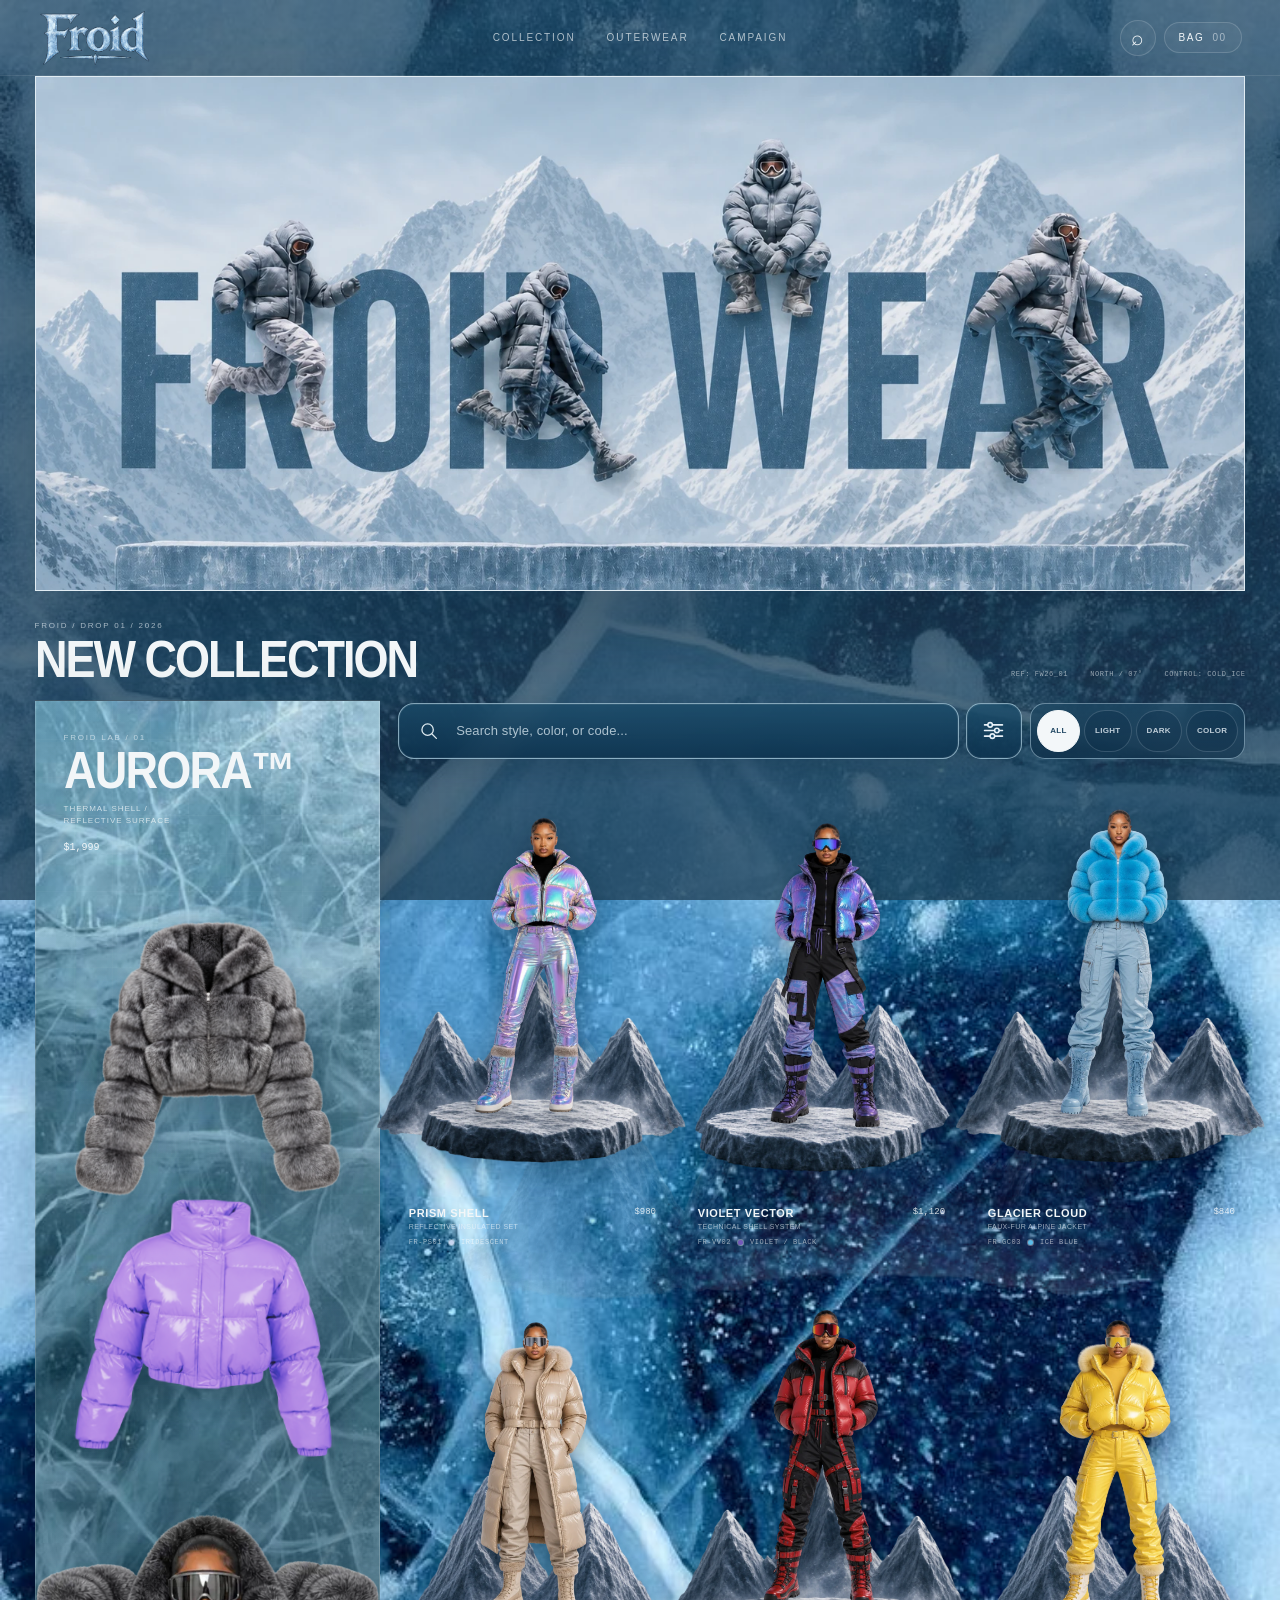
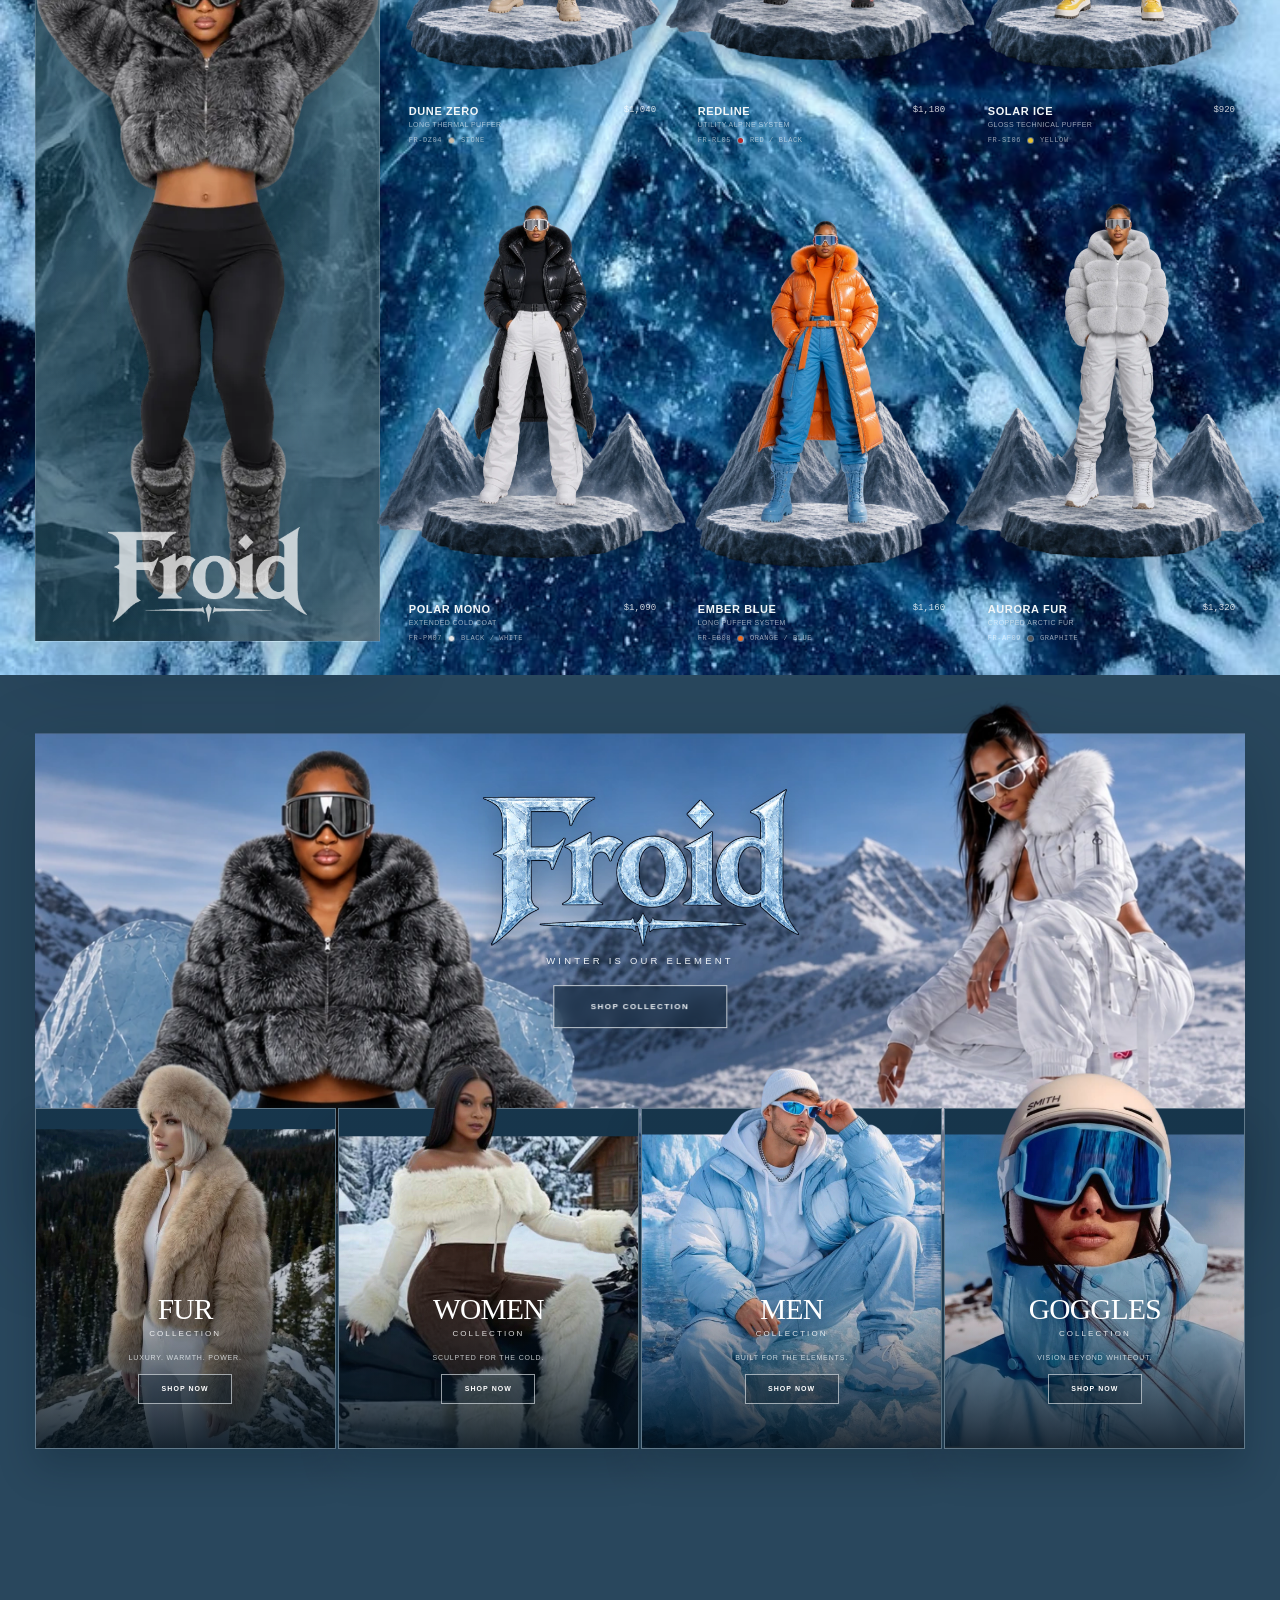
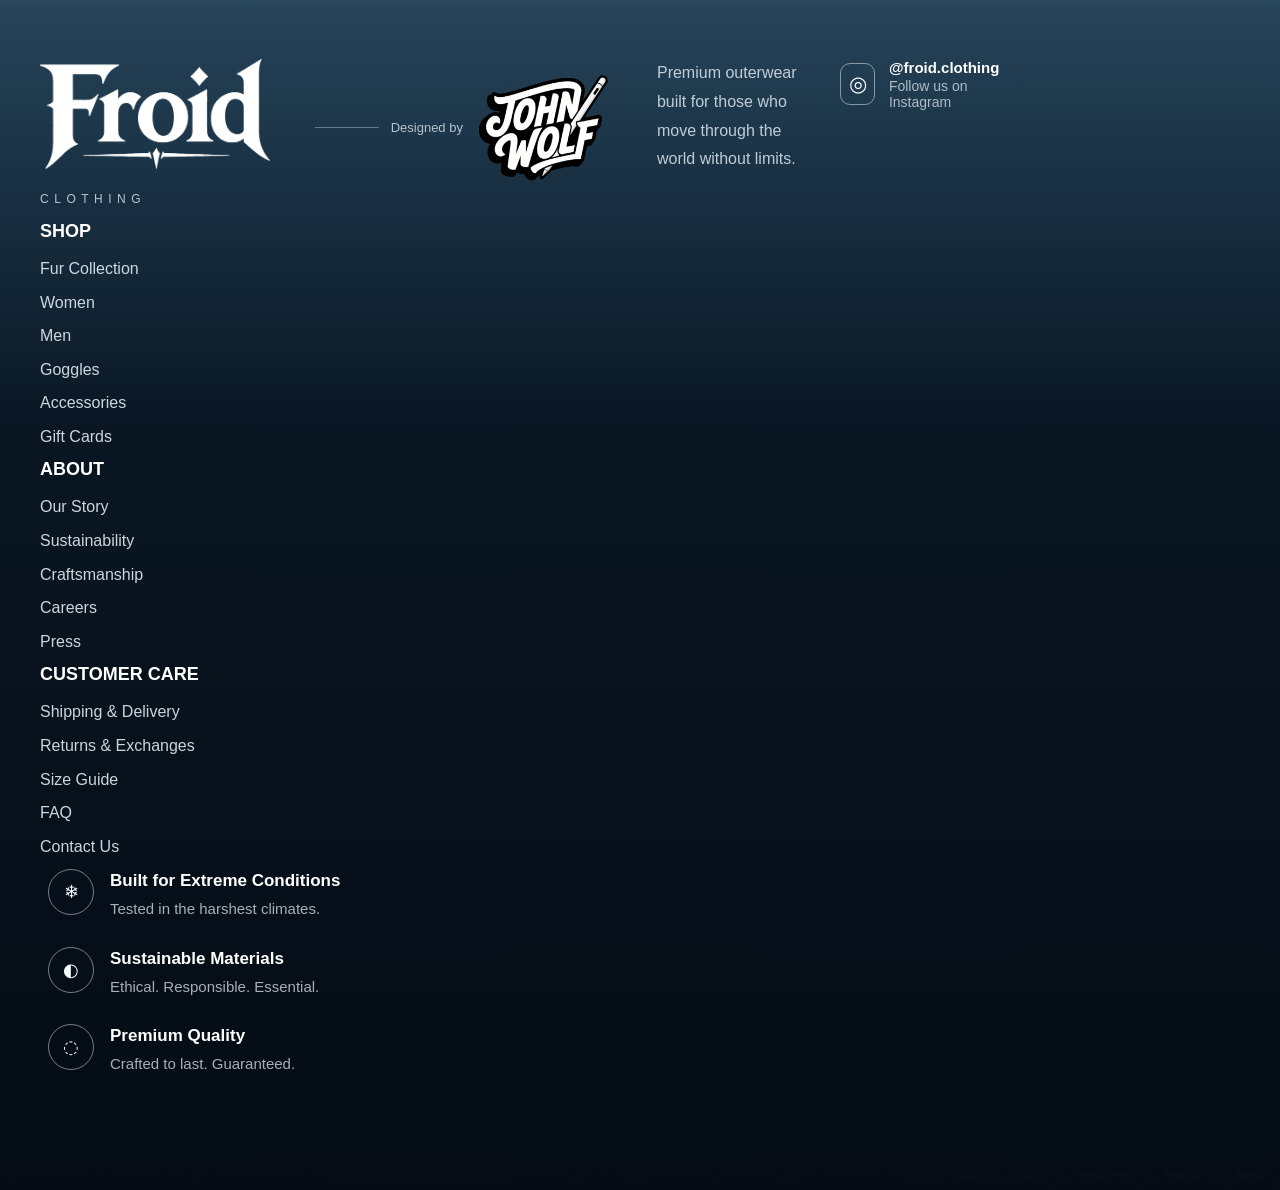
==== commit f3200150: "Use supplied logos in Froid footer" ====
--- a/index.html
+++ b/index.html
@@ -5,7 +5,7 @@
   <meta name="viewport" content="width=device-width, initial-scale=1.0" />
   <meta name="theme-color" content="#234157" />
   <title>Froid — New Collection</title>
-  <link rel="stylesheet" href="./styles.css?v=30" />
+  <link rel="stylesheet" href="./styles.css?v=31" />
 </head>
 <body>
   <div class="site-shell">
@@ -365,14 +365,27 @@
 
       <div class="froid-footer-brand">
         <div class="froid-footer-logo-wrap">
-          <div class="froid-footer-logo">FROID</div>
+          <img
+            class="froid-footer-logo-image"
+            src="./public/brand/froid-footer-logo.png?v=2"
+            alt="Froid"
+          />
+        </div>
           <div class="froid-footer-logo-sub">CLOTHING</div>
         </div>
 
         <div class="froid-footer-designed">
           <span class="froid-footer-designed-line"></span>
-          <span class="froid-footer-designed-copy">Designed by</span>
-          <span class="froid-footer-designed-name">John Wolf</span>
+
+          <span class="froid-footer-designed-copy">
+            Designed by
+          </span>
+
+          <img
+            class="froid-footer-john-logo"
+            src="./public/brand/john-wolf-footer-logo.png?v=2"
+            alt="John Wolf"
+          />
         </div>
 
         <p class="froid-footer-intro">
--- a/styles.css
+++ b/styles.css
@@ -3631,3 +3631,127 @@
 }
 
 /* ===== FROID MOBILE CATEGORY TRANSPARENCY END ===== */
+
+
+/* ===== FROID FOOTER LOGOS FINAL START ===== */
+
+
+/* Froid wordmark image */
+.froid-footer-logo-wrap {
+  width: 100%;
+  max-width: 230px;
+  margin-bottom: 22px;
+}
+
+.froid-footer-logo-image {
+  display: block;
+
+  width: 100%;
+  height: auto;
+
+  object-fit: contain;
+
+  /*
+    PNG is white-on-transparent.
+    No text recreation.
+  */
+  filter: none !important;
+  mix-blend-mode: normal !important;
+}
+
+
+/* Designed by + John Wolf signature/logo */
+.froid-footer-designed {
+  display: flex !important;
+
+  align-items: center !important;
+
+  gap: 12px !important;
+
+  flex-wrap: nowrap !important;
+
+  margin-bottom: 24px !important;
+}
+
+
+.froid-footer-designed-line {
+  flex: 0 0 64px;
+
+  height: 1px;
+
+  background:
+    rgba(232, 241, 248, .36);
+}
+
+
+.froid-footer-designed-copy {
+  flex: 0 0 auto;
+
+  font-size: 13px;
+
+  white-space: nowrap;
+
+  color:
+    rgba(229, 239, 247, .76);
+}
+
+
+.froid-footer-john-logo {
+  display: block;
+
+  width: 138px;
+  height: auto;
+
+  flex: 0 0 auto;
+
+  object-fit: contain;
+
+  filter: none !important;
+  mix-blend-mode: normal !important;
+}
+
+
+/* ---------------------------------------------
+   MOBILE
+--------------------------------------------- */
+
+@media (max-width: 850px) {
+
+  .froid-footer-logo-wrap {
+    max-width: 190px;
+    margin-bottom: 18px;
+  }
+
+  .froid-footer-designed {
+    gap: 9px !important;
+  }
+
+  .froid-footer-designed-line {
+    flex-basis: 42px;
+  }
+
+  .froid-footer-designed-copy {
+    font-size: 11px;
+  }
+
+  .froid-footer-john-logo {
+    width: 116px;
+  }
+
+}
+
+
+/* extra narrow phones */
+@media (max-width: 420px) {
+
+  .froid-footer-designed {
+    flex-wrap: wrap !important;
+  }
+
+  .froid-footer-john-logo {
+    width: 126px;
+  }
+
+}
+
+/* ===== FROID FOOTER LOGOS FINAL END ===== */
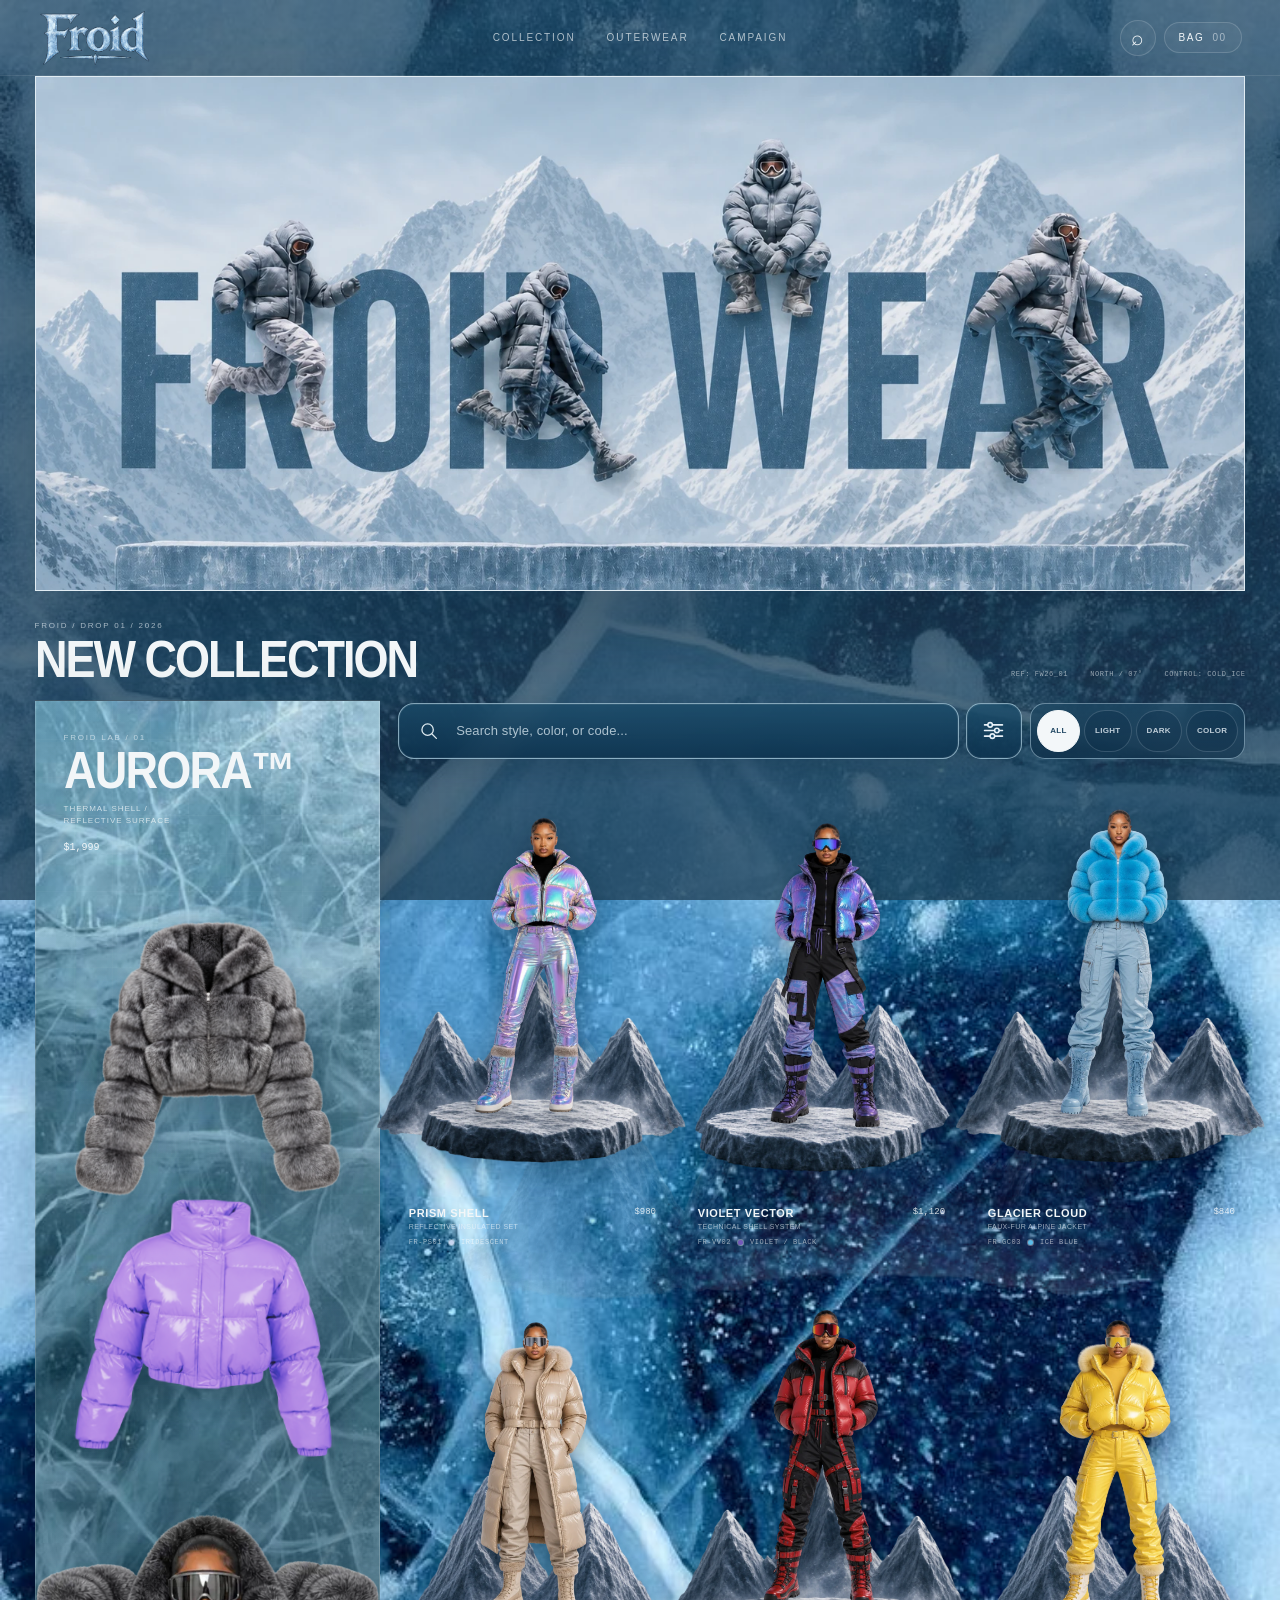
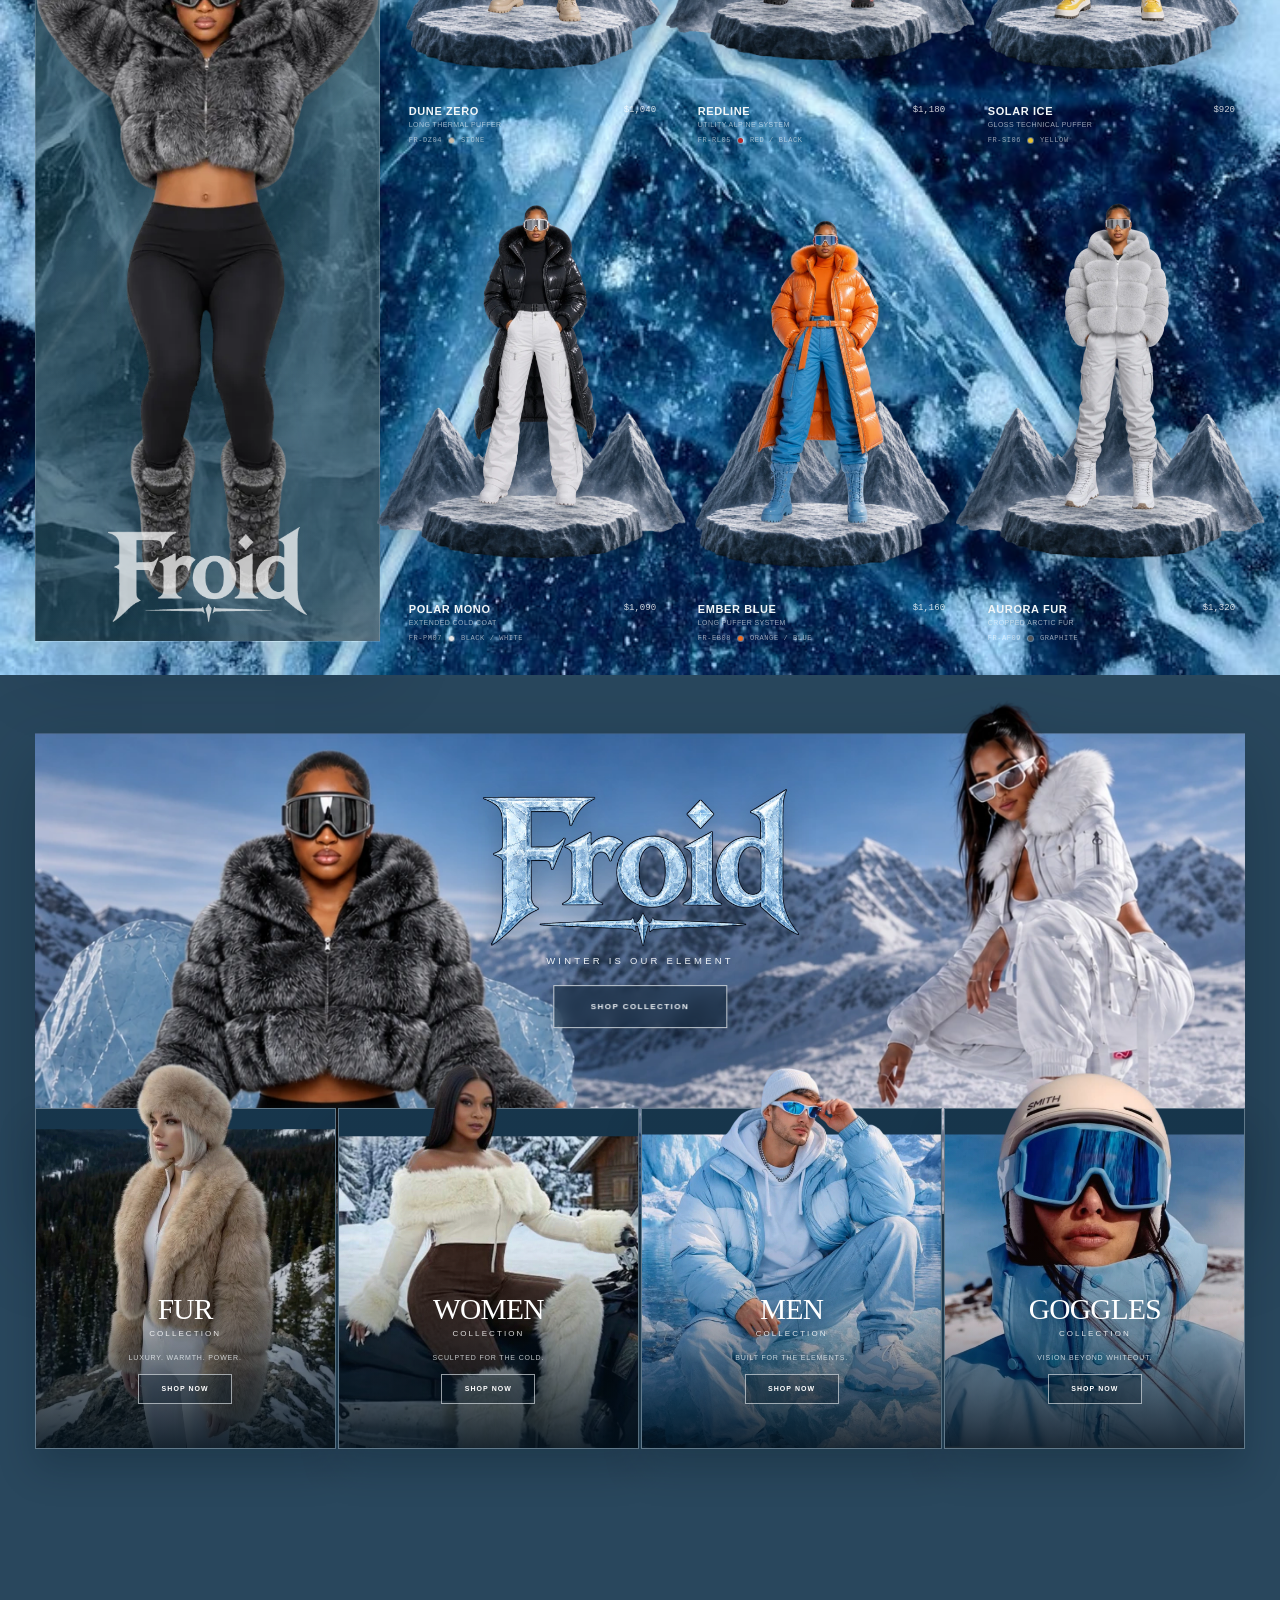
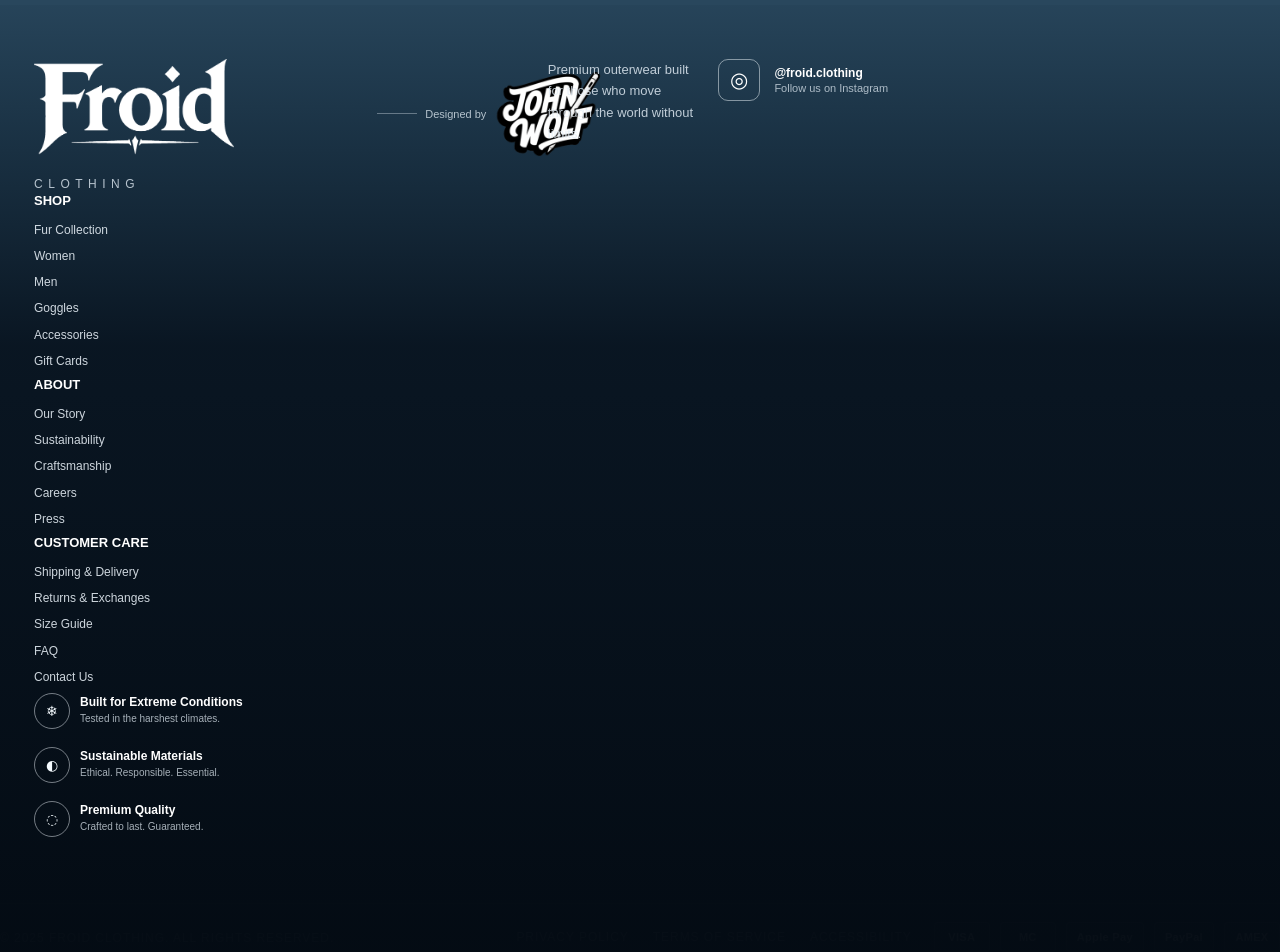
==== commit 17f8c932: "Arrange Froid footer information horizontally" ====
--- a/index.html
+++ b/index.html
@@ -5,7 +5,7 @@
   <meta name="viewport" content="width=device-width, initial-scale=1.0" />
   <meta name="theme-color" content="#234157" />
   <title>Froid — New Collection</title>
-  <link rel="stylesheet" href="./styles.css?v=31" />
+  <link rel="stylesheet" href="./styles.css?v=32" />
 </head>
 <body>
   <div class="site-shell">
--- a/styles.css
+++ b/styles.css
@@ -3755,3 +3755,315 @@
 }
 
 /* ===== FROID FOOTER LOGOS FINAL END ===== */
+
+
+/* ===== FROID HORIZONTAL FOOTER START ===== */
+
+/* =====================================================
+   DESKTOP + TABLET
+   Keep footer information in one horizontal composition.
+   ===================================================== */
+
+@media (min-width: 701px) {
+
+  .froid-footer-shell {
+    max-width: 1500px !important;
+    padding-left: 34px !important;
+    padding-right: 34px !important;
+  }
+
+  .froid-footer-top {
+    display: grid !important;
+
+    grid-template-columns:
+      minmax(220px, 1.35fr)
+      minmax(110px, .62fr)
+      minmax(110px, .62fr)
+      minmax(145px, .78fr)
+      minmax(250px, 1.35fr) !important;
+
+    gap: 24px !important;
+
+    align-items: start !important;
+  }
+
+  .froid-footer-brand {
+    max-width: 270px !important;
+  }
+
+  .froid-footer-logo-wrap {
+    max-width: 200px !important;
+  }
+
+  .froid-footer-logo-image {
+    width: 100% !important;
+  }
+
+  .froid-footer-designed {
+    flex-wrap: nowrap !important;
+    gap: 8px !important;
+  }
+
+  .froid-footer-designed-line {
+    flex-basis: 40px !important;
+  }
+
+  .froid-footer-designed-copy {
+    font-size: 11px !important;
+  }
+
+  .froid-footer-john-logo {
+    width: 110px !important;
+  }
+
+  .froid-footer-intro {
+    max-width: 230px !important;
+    font-size: 13px !important;
+    line-height: 1.65 !important;
+  }
+
+  .froid-footer-social-copy strong {
+    font-size: 12px !important;
+  }
+
+  .froid-footer-social-copy span {
+    font-size: 11px !important;
+  }
+
+  .froid-footer-links h4 {
+    font-size: 13px !important;
+    margin-bottom: 12px !important;
+  }
+
+  .froid-footer-links li {
+    margin-bottom: 8px !important;
+  }
+
+  .froid-footer-links a {
+    font-size: 12px !important;
+  }
+
+  /*
+    Values stay horizontal inside their final column
+    instead of dropping beneath the other columns.
+  */
+  .froid-footer-values {
+    grid-column: auto !important;
+
+    display: flex !important;
+    flex-direction: column !important;
+
+    gap: 18px !important;
+
+    padding-left: 0 !important;
+  }
+
+  .froid-footer-value {
+    gap: 10px !important;
+  }
+
+  .froid-footer-value-icon {
+    width: 36px !important;
+    height: 36px !important;
+    min-width: 36px !important;
+    font-size: 14px !important;
+  }
+
+  .froid-footer-value h5 {
+    font-size: 12px !important;
+    margin-bottom: 3px !important;
+  }
+
+  .froid-footer-value p {
+    font-size: 10px !important;
+    line-height: 1.4 !important;
+  }
+
+  /*
+    Bottom row remains horizontal too.
+  */
+  .froid-footer-bottom {
+    display: grid !important;
+
+    grid-template-columns:
+      minmax(250px, 1fr)
+      auto
+      auto !important;
+
+    align-items: center !important;
+
+    gap: 22px !important;
+
+    justify-items: stretch !important;
+  }
+
+  .froid-footer-policies {
+    justify-content: center !important;
+  }
+
+  .froid-footer-payments {
+    justify-content: flex-end !important;
+  }
+
+}
+
+
+/* =====================================================
+   MOBILE
+   Keep it much more horizontal than before:
+   two-column structure instead of one giant vertical stack.
+   ===================================================== */
+
+@media (max-width: 700px) {
+
+  .froid-footer-shell {
+    padding:
+      34px
+      16px
+      22px !important;
+  }
+
+  .froid-footer-top {
+    display: grid !important;
+
+    grid-template-columns:
+      repeat(2, minmax(0, 1fr)) !important;
+
+    gap:
+      28px
+      18px !important;
+  }
+
+  /*
+    Brand uses full row.
+  */
+  .froid-footer-brand {
+    grid-column:
+      1 / -1 !important;
+
+    max-width:
+      none !important;
+  }
+
+  .froid-footer-logo-wrap {
+    max-width:
+      160px !important;
+  }
+
+  .froid-footer-designed {
+    flex-wrap:
+      nowrap !important;
+  }
+
+  .froid-footer-john-logo {
+    width:
+      105px !important;
+  }
+
+  .froid-footer-intro {
+    max-width:
+      290px !important;
+
+    font-size:
+      12px !important;
+  }
+
+  /*
+    Shop / About form first row.
+    Customer Care / Values form second row.
+  */
+  .froid-footer-links {
+    min-width:
+      0 !important;
+  }
+
+  .froid-footer-links h4 {
+    font-size:
+      12px !important;
+  }
+
+  .froid-footer-links a {
+    font-size:
+      11px !important;
+  }
+
+  .froid-footer-values {
+    grid-column:
+      auto !important;
+
+    display:
+      flex !important;
+
+    flex-direction:
+      column !important;
+
+    gap:
+      14px !important;
+  }
+
+  .froid-footer-value-icon {
+    width:
+      32px !important;
+
+    height:
+      32px !important;
+
+    min-width:
+      32px !important;
+  }
+
+  .froid-footer-value h5 {
+    font-size:
+      10px !important;
+  }
+
+  .froid-footer-value p {
+    font-size:
+      9px !important;
+  }
+
+  /*
+    Bottom stays compact/horizontal where possible.
+  */
+  .froid-footer-bottom {
+    display:
+      grid !important;
+
+    grid-template-columns:
+      1fr !important;
+
+    gap:
+      14px !important;
+  }
+
+  .froid-footer-policies {
+    display:
+      flex !important;
+
+    flex-wrap:
+      wrap !important;
+
+    gap:
+      12px !important;
+
+    justify-content:
+      flex-start !important;
+  }
+
+  .froid-footer-payments {
+    display:
+      flex !important;
+
+    flex-wrap:
+      wrap !important;
+
+    gap:
+      7px !important;
+
+    justify-content:
+      flex-start !important;
+  }
+
+}
+
+/* ===== FROID HORIZONTAL FOOTER END ===== */
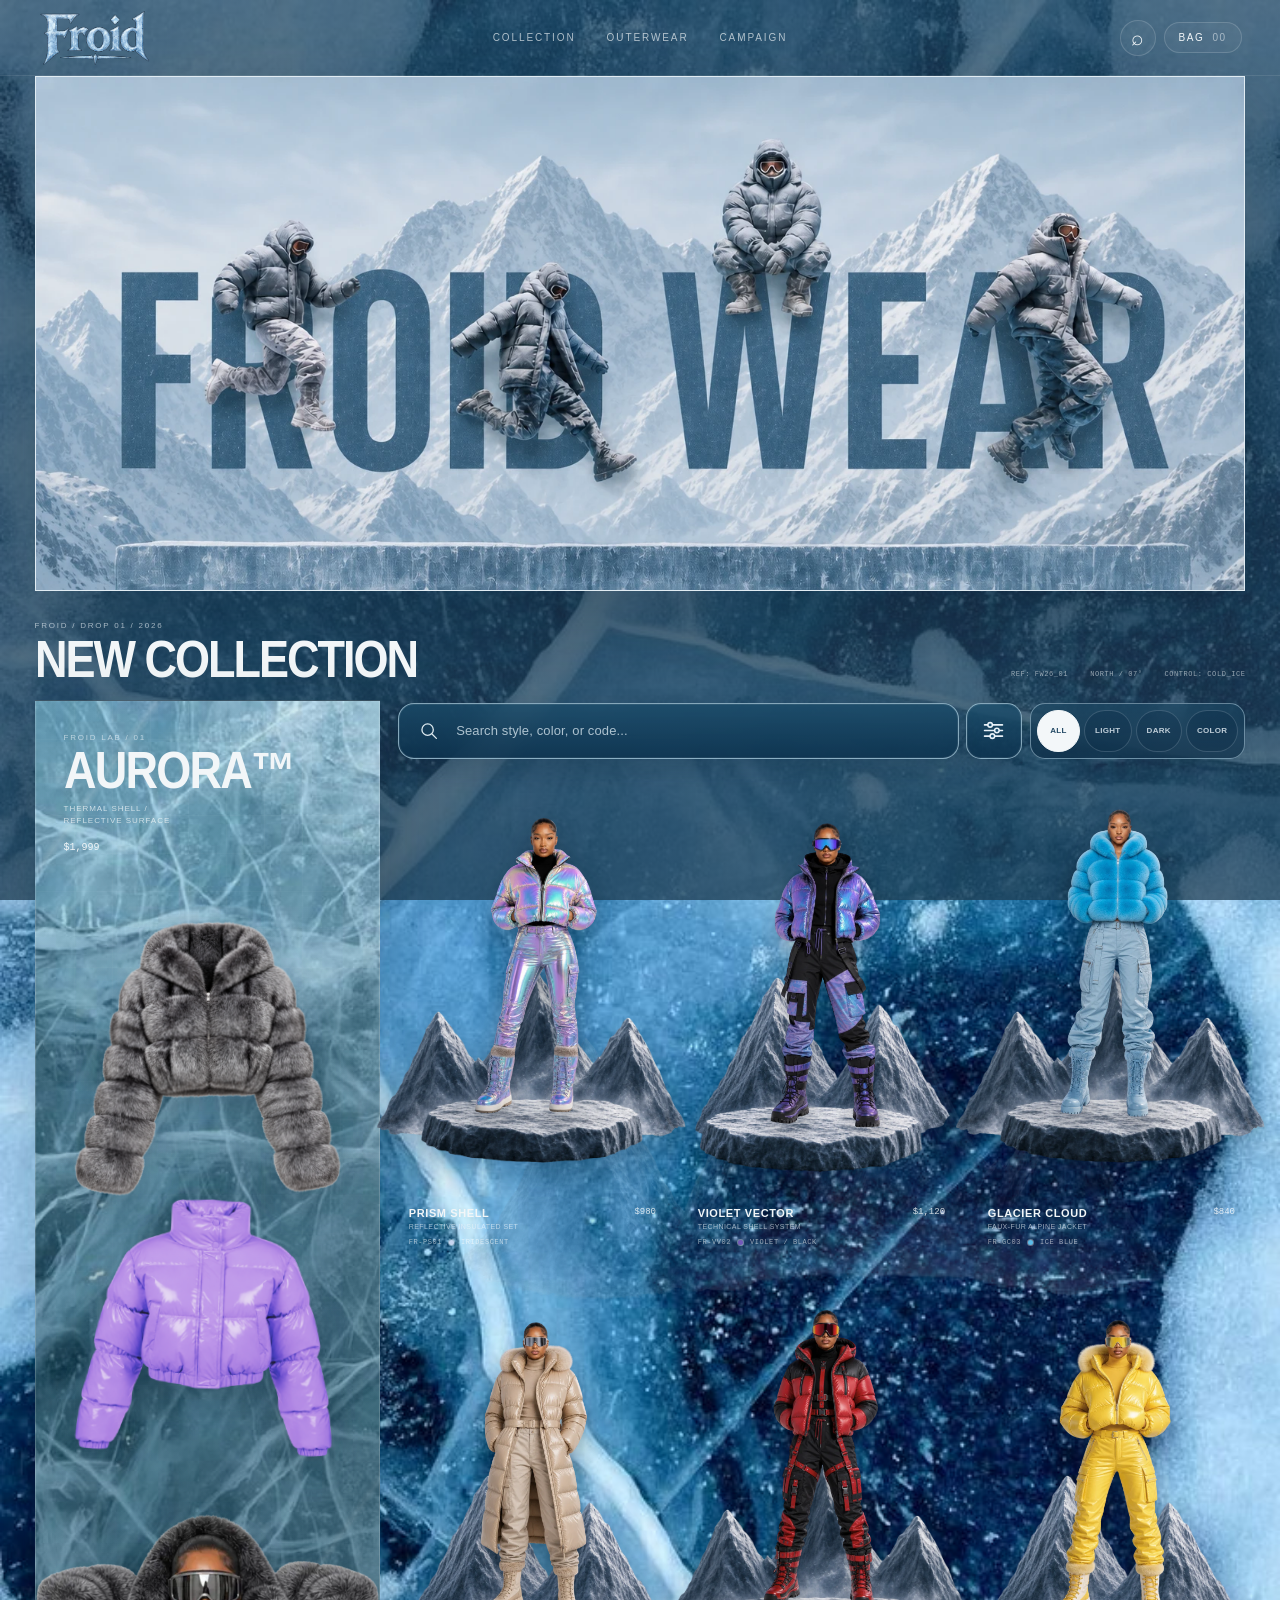
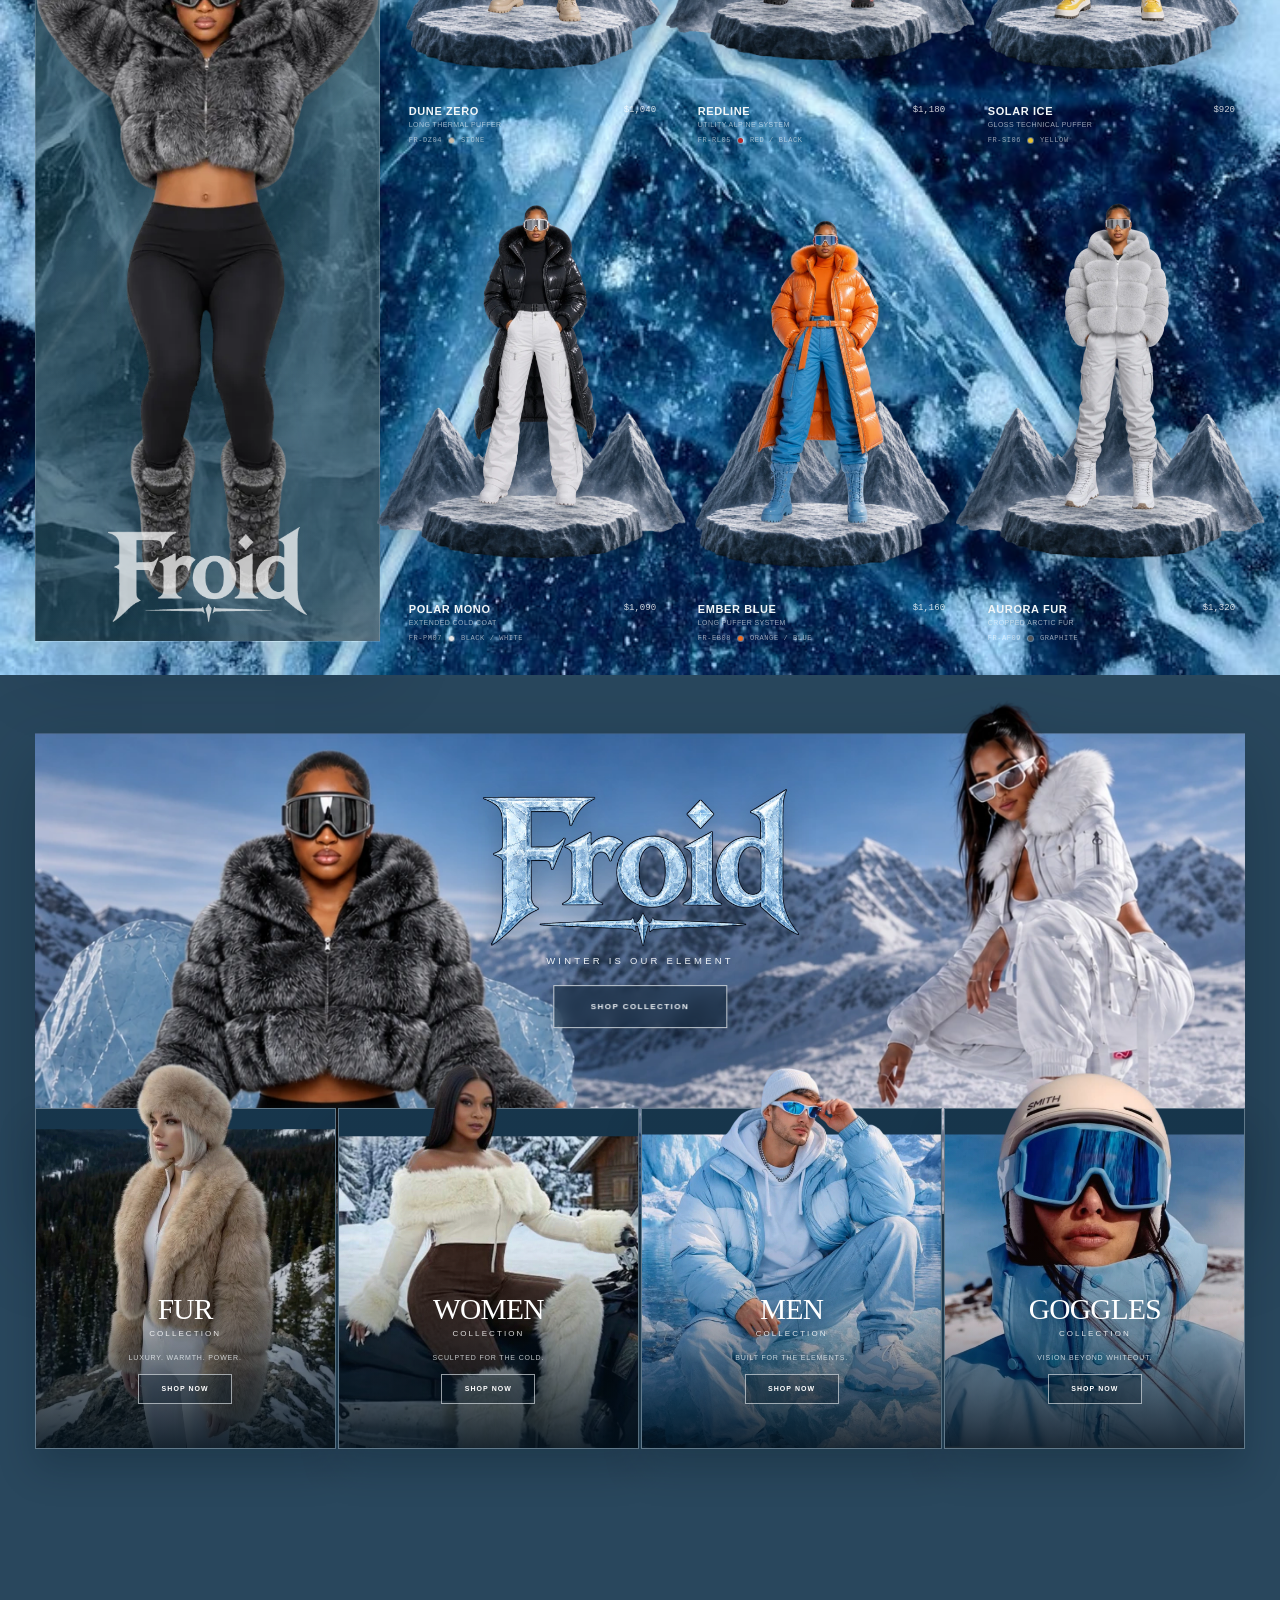
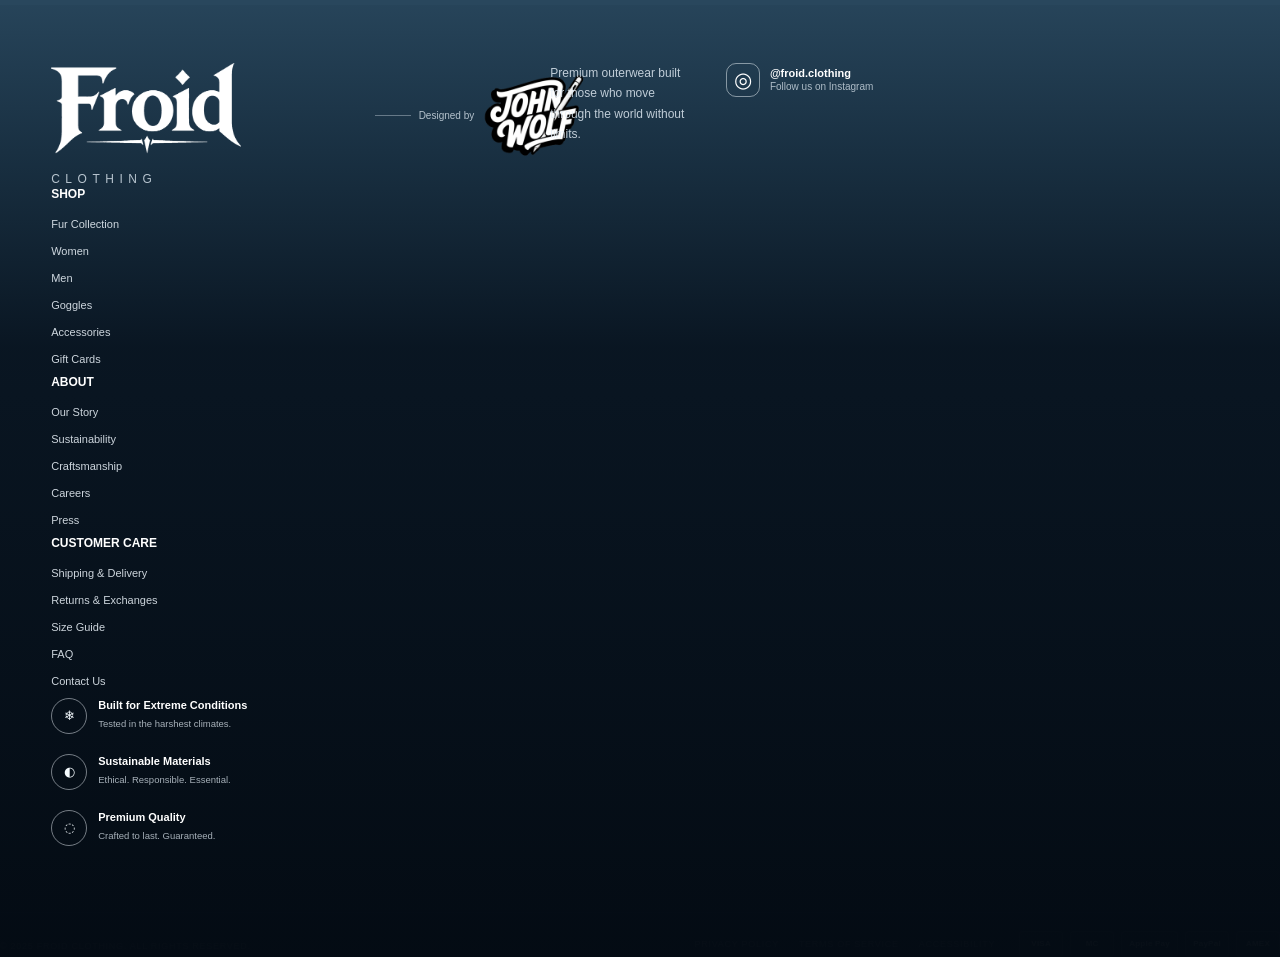
==== commit ac86ccba: "Correct Froid desktop footer horizontal layout" ====
--- a/index.html
+++ b/index.html
@@ -5,7 +5,7 @@
   <meta name="viewport" content="width=device-width, initial-scale=1.0" />
   <meta name="theme-color" content="#234157" />
   <title>Froid — New Collection</title>
-  <link rel="stylesheet" href="./styles.css?v=32" />
+  <link rel="stylesheet" href="./styles.css?v=33" />
 </head>
 <body>
   <div class="site-shell">
--- a/styles.css
+++ b/styles.css
@@ -4067,3 +4067,506 @@
 }
 
 /* ===== FROID HORIZONTAL FOOTER END ===== */
+
+
+/* ===== FROID DESKTOP FOOTER FINAL START ===== */
+
+/* =====================================================
+   DESKTOP ONLY
+   Five horizontal footer columns.
+   Mobile is NOT touched.
+   ===================================================== */
+
+@media (min-width: 851px) {
+
+  .froid-footer {
+    width: 100% !important;
+    overflow: hidden !important;
+  }
+
+
+  .froid-footer-shell {
+    width: 100% !important;
+
+    max-width: 1500px !important;
+
+    margin:
+      0 auto !important;
+
+    padding:
+      58px
+      clamp(32px, 4vw, 66px)
+      30px !important;
+  }
+
+
+  /* ---------------------------------------------
+     MAIN TOP ROW
+
+     BRAND | SHOP | ABOUT | CUSTOMER CARE | VALUES
+     --------------------------------------------- */
+
+  .froid-footer-top {
+    display: grid !important;
+
+    grid-template-columns:
+      minmax(240px, 1.35fr)
+      minmax(110px, .65fr)
+      minmax(110px, .65fr)
+      minmax(150px, .85fr)
+      minmax(250px, 1.35fr) !important;
+
+    grid-template-rows:
+      auto !important;
+
+    grid-auto-flow:
+      column !important;
+
+    gap:
+      clamp(24px, 3vw, 48px) !important;
+
+    align-items:
+      start !important;
+  }
+
+
+  /* ---------------------------------------------
+     BRAND COLUMN
+
+     Keep the brand information together vertically,
+     as one clean first column.
+     --------------------------------------------- */
+
+  .froid-footer-brand {
+    grid-column:
+      1 !important;
+
+    grid-row:
+      1 !important;
+
+    display:
+      block !important;
+
+    width:
+      100% !important;
+
+    max-width:
+      270px !important;
+
+    min-width:
+      0 !important;
+  }
+
+
+  .froid-footer-logo-wrap {
+    width:
+      190px !important;
+
+    max-width:
+      190px !important;
+
+    margin:
+      0 0 18px !important;
+  }
+
+
+  .froid-footer-logo-image {
+    display:
+      block !important;
+
+    width:
+      100% !important;
+
+    height:
+      auto !important;
+  }
+
+
+  .froid-footer-designed {
+    display:
+      flex !important;
+
+    flex-direction:
+      row !important;
+
+    flex-wrap:
+      nowrap !important;
+
+    align-items:
+      center !important;
+
+    gap:
+      8px !important;
+
+    margin:
+      0 0 20px !important;
+  }
+
+
+  .froid-footer-designed-line {
+    flex:
+      0 0 36px !important;
+
+    width:
+      36px !important;
+  }
+
+
+  .froid-footer-designed-copy {
+    flex:
+      0 0 auto !important;
+
+    white-space:
+      nowrap !important;
+
+    font-size:
+      10px !important;
+  }
+
+
+  .froid-footer-john-logo {
+    display:
+      block !important;
+
+    flex:
+      0 0 105px !important;
+
+    width:
+      105px !important;
+
+    max-width:
+      105px !important;
+
+    height:
+      auto !important;
+  }
+
+
+  .froid-footer-intro {
+    width:
+      100% !important;
+
+    max-width:
+      235px !important;
+
+    margin:
+      0 0 20px !important;
+
+    font-size:
+      12px !important;
+
+    line-height:
+      1.7 !important;
+  }
+
+
+  .froid-footer-social {
+    display:
+      inline-flex !important;
+
+    align-items:
+      center !important;
+
+    gap:
+      10px !important;
+  }
+
+
+  .froid-footer-social-icon {
+    width:
+      34px !important;
+
+    height:
+      34px !important;
+  }
+
+
+  .froid-footer-social-copy strong {
+    font-size:
+      11px !important;
+  }
+
+
+  .froid-footer-social-copy span {
+    font-size:
+      10px !important;
+  }
+
+
+  /* ---------------------------------------------
+     LINK COLUMNS
+     Force every one into the SAME horizontal row.
+     --------------------------------------------- */
+
+  .froid-footer-top > .froid-footer-links {
+    grid-row:
+      1 !important;
+
+    width:
+      100% !important;
+
+    min-width:
+      0 !important;
+  }
+
+
+  .froid-footer-top > .froid-footer-links:nth-of-type(1) {
+    grid-column:
+      2 !important;
+  }
+
+
+  .froid-footer-top > .froid-footer-links:nth-of-type(2) {
+    grid-column:
+      3 !important;
+  }
+
+
+  .froid-footer-top > .froid-footer-links:nth-of-type(3) {
+    grid-column:
+      4 !important;
+  }
+
+
+  .froid-footer-links h4 {
+    margin:
+      0 0 14px !important;
+
+    font-size:
+      12px !important;
+
+    line-height:
+      1 !important;
+
+    white-space:
+      nowrap !important;
+  }
+
+
+  .froid-footer-links ul {
+    margin:
+      0 !important;
+
+    padding:
+      0 !important;
+  }
+
+
+  .froid-footer-links li {
+    margin:
+      0 0 9px !important;
+  }
+
+
+  .froid-footer-links a {
+    font-size:
+      11px !important;
+
+    line-height:
+      1.25 !important;
+
+    white-space:
+      nowrap !important;
+  }
+
+
+  /* ---------------------------------------------
+     VALUES — RIGHT COLUMN
+     Never allow this section to fall underneath.
+     --------------------------------------------- */
+
+  .froid-footer-values {
+    grid-column:
+      5 !important;
+
+    grid-row:
+      1 !important;
+
+    display:
+      flex !important;
+
+    flex-direction:
+      column !important;
+
+    width:
+      100% !important;
+
+    min-width:
+      0 !important;
+
+    gap:
+      20px !important;
+
+    padding:
+      0 !important;
+
+    margin:
+      0 !important;
+  }
+
+
+  .froid-footer-value {
+    display:
+      flex !important;
+
+    flex-direction:
+      row !important;
+
+    align-items:
+      flex-start !important;
+
+    gap:
+      11px !important;
+  }
+
+
+  .froid-footer-value-icon {
+    flex:
+      0 0 36px !important;
+
+    width:
+      36px !important;
+
+    height:
+      36px !important;
+
+    min-width:
+      36px !important;
+
+    font-size:
+      13px !important;
+  }
+
+
+  .froid-footer-value h5 {
+    margin:
+      1px 0 4px !important;
+
+    font-size:
+      11px !important;
+
+    line-height:
+      1.25 !important;
+  }
+
+
+  .froid-footer-value p {
+    margin:
+      0 !important;
+
+    font-size:
+      9.5px !important;
+
+    line-height:
+      1.45 !important;
+  }
+
+
+  /* ---------------------------------------------
+     LOWER LEGAL ROW
+     --------------------------------------------- */
+
+  .froid-footer-bottom {
+    width:
+      100% !important;
+
+    margin-top:
+      36px !important;
+
+    padding-top:
+      18px !important;
+
+    display:
+      grid !important;
+
+    grid-template-columns:
+      minmax(280px, 1fr)
+      auto
+      auto !important;
+
+    grid-template-rows:
+      auto !important;
+
+    align-items:
+      center !important;
+
+    gap:
+      24px !important;
+
+    justify-items:
+      stretch !important;
+  }
+
+
+  .froid-footer-legal {
+    grid-column:
+      1 !important;
+  }
+
+
+  .froid-footer-policies {
+    grid-column:
+      2 !important;
+
+    display:
+      flex !important;
+
+    flex-wrap:
+      nowrap !important;
+
+    justify-content:
+      center !important;
+
+    gap:
+      20px !important;
+  }
+
+
+  .froid-footer-payments {
+    grid-column:
+      3 !important;
+
+    display:
+      flex !important;
+
+    flex-wrap:
+      nowrap !important;
+
+    justify-content:
+      flex-end !important;
+
+    gap:
+      7px !important;
+  }
+
+
+  .froid-footer-legal span,
+  .froid-footer-policies a {
+    font-size:
+      9px !important;
+
+    white-space:
+      nowrap !important;
+  }
+
+
+  .froid-footer-payments span {
+    min-width:
+      44px !important;
+
+    height:
+      26px !important;
+
+    padding:
+      0 7px !important;
+
+    font-size:
+      8px !important;
+
+    white-space:
+      nowrap !important;
+  }
+
+}
+
+/* ===== FROID DESKTOP FOOTER FINAL END ===== */
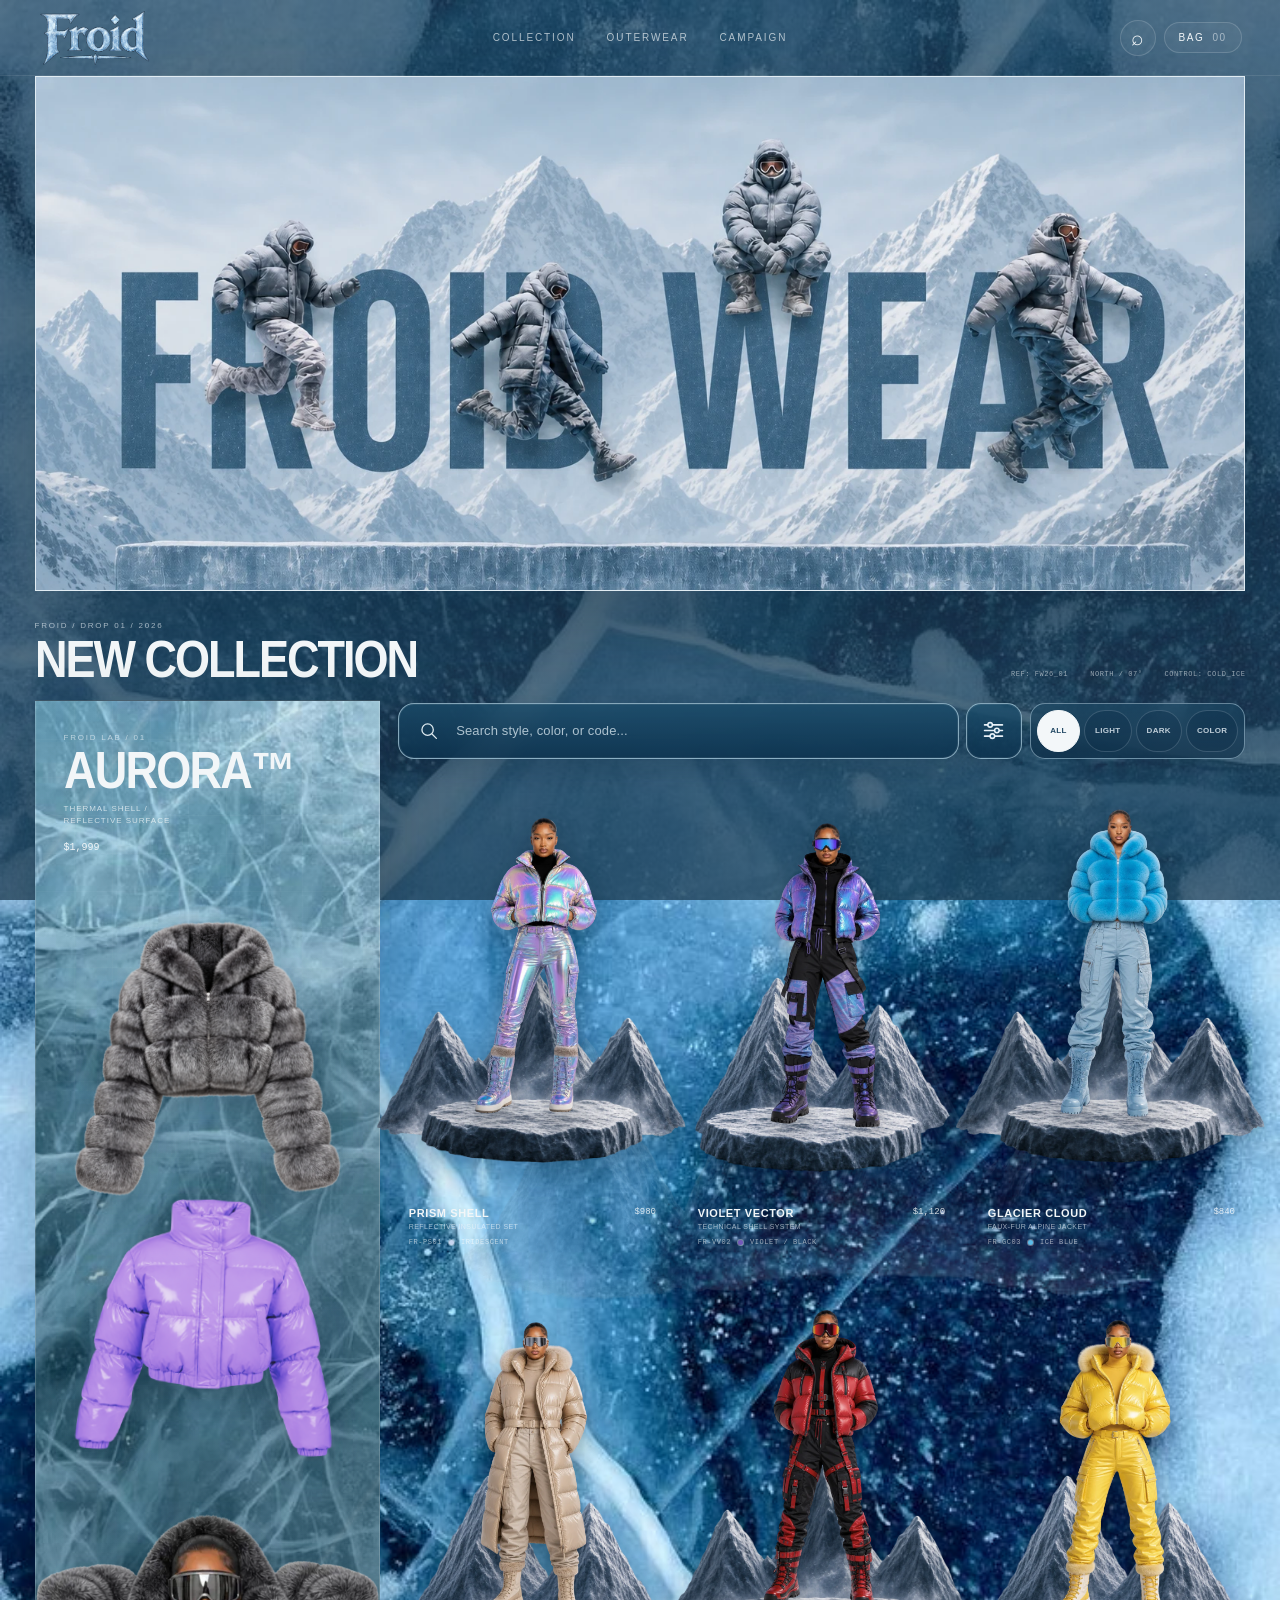
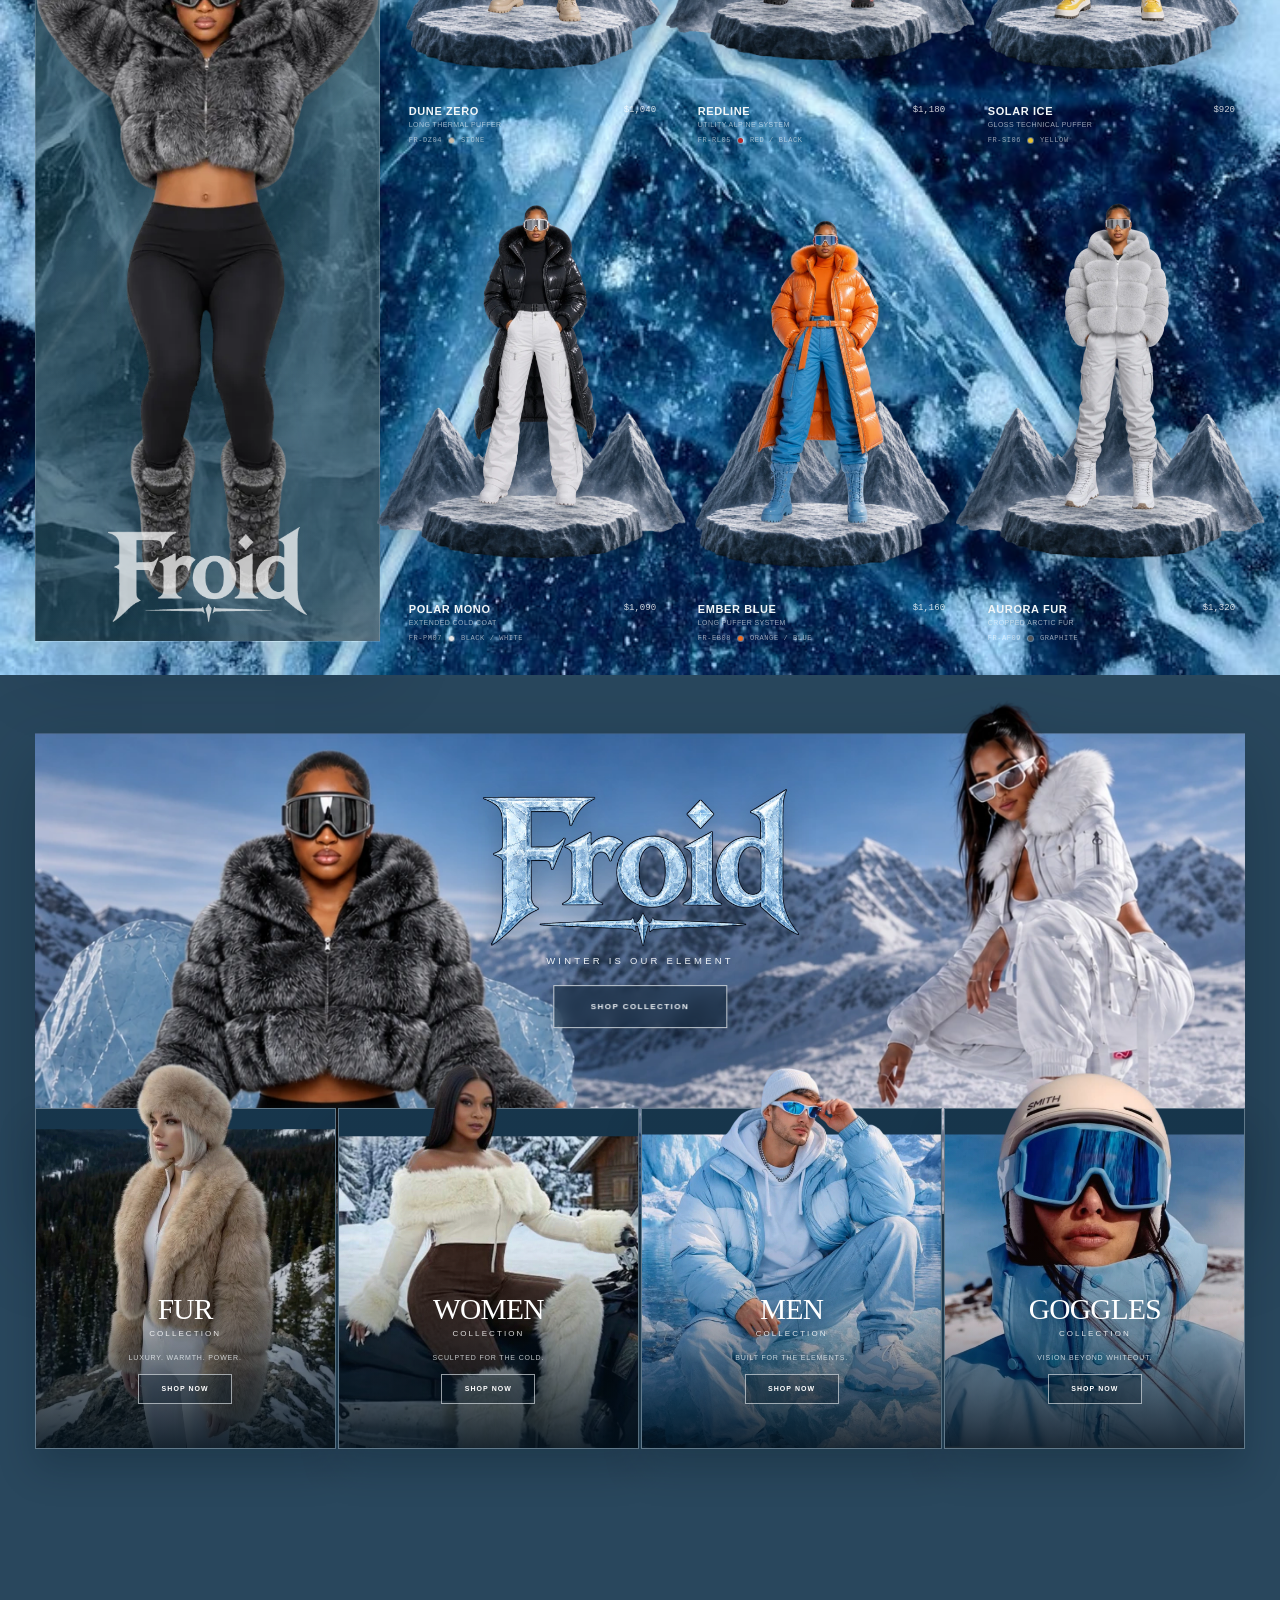
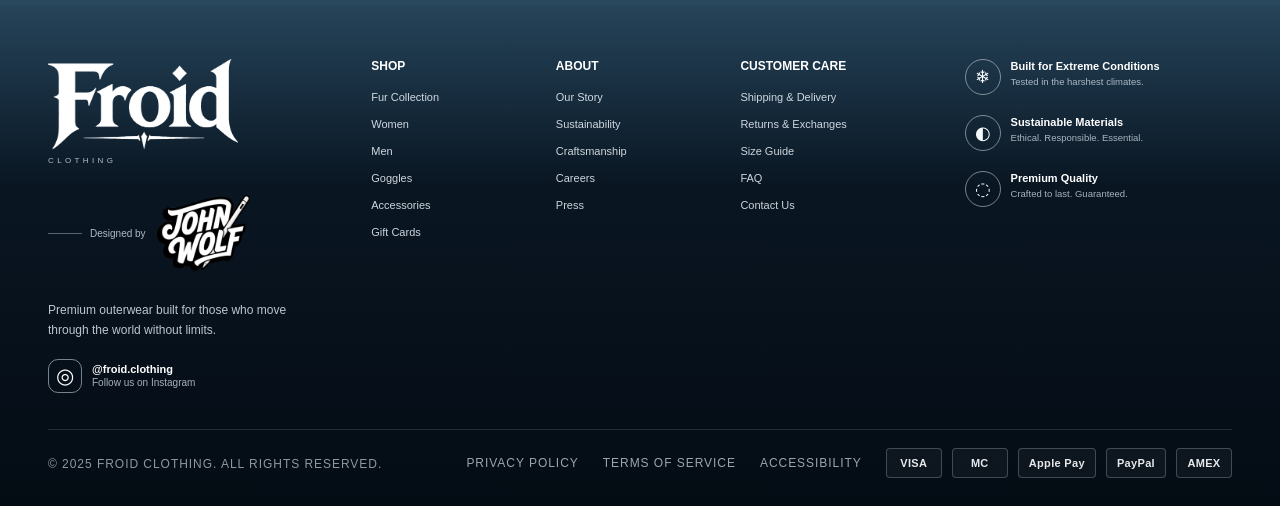
==== commit abbc2fcf: "Repair footer structure and rebuild desktop layout" ====
--- a/index.html
+++ b/index.html
@@ -5,7 +5,7 @@
   <meta name="viewport" content="width=device-width, initial-scale=1.0" />
   <meta name="theme-color" content="#234157" />
   <title>Froid — New Collection</title>
-  <link rel="stylesheet" href="./styles.css?v=33" />
+  <link rel="stylesheet" href="./styles.css?v=34" />
 </head>
 <body>
   <div class="site-shell">
@@ -364,6 +364,7 @@
     <div class="froid-footer-top">
 
       <div class="froid-footer-brand">
+
         <div class="froid-footer-logo-wrap">
           <img
             class="froid-footer-logo-image"
@@ -371,8 +372,8 @@
             alt="Froid"
           />
         </div>
-          <div class="froid-footer-logo-sub">CLOTHING</div>
-        </div>
+
+        <div class="froid-footer-logo-sub">CLOTHING</div>
 
         <div class="froid-footer-designed">
           <span class="froid-footer-designed-line"></span>
@@ -392,13 +393,19 @@
           Premium outerwear built for those who move through the world without limits.
         </p>
 
-        <a class="froid-footer-social" href="#" aria-label="Follow Froid on Instagram">
+        <a
+          class="froid-footer-social"
+          href="#"
+          aria-label="Follow Froid on Instagram"
+        >
           <span class="froid-footer-social-icon">◎</span>
+
           <span class="froid-footer-social-copy">
             <strong>@froid.clothing</strong>
             <span>Follow us on Instagram</span>
           </span>
         </a>
+
       </div>
 
 
--- a/styles.css
+++ b/styles.css
@@ -3757,229 +3757,165 @@
 /* ===== FROID FOOTER LOGOS FINAL END ===== */
 
 
-/* ===== FROID HORIZONTAL FOOTER START ===== */
-
-/* =====================================================
-   DESKTOP + TABLET
-   Keep footer information in one horizontal composition.
-   ===================================================== */
-
-@media (min-width: 701px) {
+
+
+
+
+
+
+/* ===== FROID CLEAN DESKTOP FOOTER START ===== */
+
+@media (min-width: 851px) {
 
   .froid-footer-shell {
-    max-width: 1500px !important;
-    padding-left: 34px !important;
-    padding-right: 34px !important;
+    max-width: 1440px !important;
+    margin: 0 auto !important;
+
+    padding:
+      54px
+      48px
+      28px !important;
   }
 
   .froid-footer-top {
     display: grid !important;
 
     grid-template-columns:
-      minmax(220px, 1.35fr)
-      minmax(110px, .62fr)
-      minmax(110px, .62fr)
-      minmax(145px, .78fr)
-      minmax(250px, 1.35fr) !important;
-
-    gap: 24px !important;
-
-    align-items: start !important;
+      1.45fr
+      .75fr
+      .75fr
+      .95fr
+      1.35fr !important;
+
+    gap:
+      36px !important;
+
+    align-items:
+      start !important;
   }
 
   .froid-footer-brand {
-    max-width: 270px !important;
+    width:
+      100% !important;
+
+    max-width:
+      280px !important;
   }
 
   .froid-footer-logo-wrap {
-    max-width: 200px !important;
-  }
-
-  .froid-footer-logo-image {
-    width: 100% !important;
+    width:
+      190px !important;
+
+    max-width:
+      190px !important;
+
+    margin-bottom:
+      6px !important;
+  }
+
+  .froid-footer-logo-sub {
+    margin:
+      0 0 18px !important;
+
+    font-size:
+      8px !important;
+
+    letter-spacing:
+      .42em !important;
   }
 
   .froid-footer-designed {
-    flex-wrap: nowrap !important;
-    gap: 8px !important;
-  }
-
-  .froid-footer-designed-line {
-    flex-basis: 40px !important;
-  }
-
-  .froid-footer-designed-copy {
-    font-size: 11px !important;
-  }
-
-  .froid-footer-john-logo {
-    width: 110px !important;
-  }
-
-  .froid-footer-intro {
-    max-width: 230px !important;
-    font-size: 13px !important;
-    line-height: 1.65 !important;
-  }
-
-  .froid-footer-social-copy strong {
-    font-size: 12px !important;
-  }
-
-  .froid-footer-social-copy span {
-    font-size: 11px !important;
-  }
-
-  .froid-footer-links h4 {
-    font-size: 13px !important;
-    margin-bottom: 12px !important;
-  }
-
-  .froid-footer-links li {
-    margin-bottom: 8px !important;
-  }
-
-  .froid-footer-links a {
-    font-size: 12px !important;
-  }
-
-  /*
-    Values stay horizontal inside their final column
-    instead of dropping beneath the other columns.
-  */
-  .froid-footer-values {
-    grid-column: auto !important;
-
-    display: flex !important;
-    flex-direction: column !important;
-
-    gap: 18px !important;
-
-    padding-left: 0 !important;
-  }
-
-  .froid-footer-value {
-    gap: 10px !important;
-  }
-
-  .froid-footer-value-icon {
-    width: 36px !important;
-    height: 36px !important;
-    min-width: 36px !important;
-    font-size: 14px !important;
-  }
-
-  .froid-footer-value h5 {
-    font-size: 12px !important;
-    margin-bottom: 3px !important;
-  }
-
-  .froid-footer-value p {
-    font-size: 10px !important;
-    line-height: 1.4 !important;
-  }
-
-  /*
-    Bottom row remains horizontal too.
-  */
-  .froid-footer-bottom {
-    display: grid !important;
-
-    grid-template-columns:
-      minmax(250px, 1fr)
-      auto
-      auto !important;
-
-    align-items: center !important;
-
-    gap: 22px !important;
-
-    justify-items: stretch !important;
-  }
-
-  .froid-footer-policies {
-    justify-content: center !important;
-  }
-
-  .froid-footer-payments {
-    justify-content: flex-end !important;
-  }
-
-}
-
-
-/* =====================================================
-   MOBILE
-   Keep it much more horizontal than before:
-   two-column structure instead of one giant vertical stack.
-   ===================================================== */
-
-@media (max-width: 700px) {
-
-  .froid-footer-shell {
-    padding:
-      34px
-      16px
-      22px !important;
-  }
-
-  .froid-footer-top {
-    display: grid !important;
-
-    grid-template-columns:
-      repeat(2, minmax(0, 1fr)) !important;
-
-    gap:
-      28px
-      18px !important;
-  }
-
-  /*
-    Brand uses full row.
-  */
-  .froid-footer-brand {
-    grid-column:
-      1 / -1 !important;
-
-    max-width:
-      none !important;
-  }
-
-  .froid-footer-logo-wrap {
-    max-width:
-      160px !important;
-  }
-
-  .froid-footer-designed {
+    display:
+      flex !important;
+
+    align-items:
+      center !important;
+
     flex-wrap:
       nowrap !important;
+
+    gap:
+      8px !important;
+
+    margin-bottom:
+      18px !important;
+  }
+
+  .froid-footer-designed-line {
+    width:
+      34px !important;
+
+    flex:
+      0 0 34px !important;
+  }
+
+  .froid-footer-designed-copy {
+    font-size:
+      10px !important;
+
+    white-space:
+      nowrap !important;
   }
 
   .froid-footer-john-logo {
     width:
-      105px !important;
+      100px !important;
+
+    height:
+      auto !important;
+
+    flex:
+      0 0 100px !important;
   }
 
   .froid-footer-intro {
     max-width:
-      290px !important;
+      240px !important;
+
+    margin:
+      0 0 18px !important;
 
     font-size:
       12px !important;
-  }
-
-  /*
-    Shop / About form first row.
-    Customer Care / Values form second row.
-  */
-  .froid-footer-links {
-    min-width:
-      0 !important;
+
+    line-height:
+      1.65 !important;
+  }
+
+  .froid-footer-social {
+    gap:
+      10px !important;
+  }
+
+  .froid-footer-social-icon {
+    width:
+      34px !important;
+
+    height:
+      34px !important;
+  }
+
+  .froid-footer-social-copy strong {
+    font-size:
+      11px !important;
+  }
+
+  .froid-footer-social-copy span {
+    font-size:
+      10px !important;
   }
 
   .froid-footer-links h4 {
+    margin:
+      0 0 14px !important;
+
     font-size:
       12px !important;
+  }
+
+  .froid-footer-links li {
+    margin-bottom:
+      9px !important;
   }
 
   .froid-footer-links a {
@@ -3988,585 +3924,92 @@
   }
 
   .froid-footer-values {
+    display:
+      flex !important;
+
+    flex-direction:
+      column !important;
+
+    gap:
+      20px !important;
+
+    padding:
+      0 !important;
+
     grid-column:
       auto !important;
-
-    display:
-      flex !important;
-
-    flex-direction:
-      column !important;
-
+  }
+
+  .froid-footer-value {
     gap:
-      14px !important;
+      10px !important;
   }
 
   .froid-footer-value-icon {
     width:
-      32px !important;
+      36px !important;
 
     height:
-      32px !important;
+      36px !important;
 
     min-width:
-      32px !important;
+      36px !important;
   }
 
   .froid-footer-value h5 {
+    margin:
+      1px 0 3px !important;
+
     font-size:
-      10px !important;
+      11px !important;
   }
 
   .froid-footer-value p {
     font-size:
-      9px !important;
-  }
-
-  /*
-    Bottom stays compact/horizontal where possible.
-  */
+      9.5px !important;
+
+    line-height:
+      1.45 !important;
+  }
+
   .froid-footer-bottom {
+    margin-top:
+      36px !important;
+
+    padding-top:
+      18px !important;
+
     display:
       grid !important;
 
     grid-template-columns:
-      1fr !important;
+      1fr
+      auto
+      auto !important;
 
     gap:
-      14px !important;
+      24px !important;
+
+    align-items:
+      center !important;
   }
 
   .froid-footer-policies {
-    display:
-      flex !important;
-
-    flex-wrap:
-      wrap !important;
-
-    gap:
-      12px !important;
-
     justify-content:
-      flex-start !important;
-  }
-
-  .froid-footer-payments {
-    display:
-      flex !important;
-
-    flex-wrap:
-      wrap !important;
-
-    gap:
-      7px !important;
-
-    justify-content:
-      flex-start !important;
-  }
-
-}
-
-/* ===== FROID HORIZONTAL FOOTER END ===== */
-
-
-/* ===== FROID DESKTOP FOOTER FINAL START ===== */
-
-/* =====================================================
-   DESKTOP ONLY
-   Five horizontal footer columns.
-   Mobile is NOT touched.
-   ===================================================== */
-
-@media (min-width: 851px) {
-
-  .froid-footer {
-    width: 100% !important;
-    overflow: hidden !important;
-  }
-
-
-  .froid-footer-shell {
-    width: 100% !important;
-
-    max-width: 1500px !important;
-
-    margin:
-      0 auto !important;
-
-    padding:
-      58px
-      clamp(32px, 4vw, 66px)
-      30px !important;
-  }
-
-
-  /* ---------------------------------------------
-     MAIN TOP ROW
-
-     BRAND | SHOP | ABOUT | CUSTOMER CARE | VALUES
-     --------------------------------------------- */
-
-  .froid-footer-top {
-    display: grid !important;
-
-    grid-template-columns:
-      minmax(240px, 1.35fr)
-      minmax(110px, .65fr)
-      minmax(110px, .65fr)
-      minmax(150px, .85fr)
-      minmax(250px, 1.35fr) !important;
-
-    grid-template-rows:
-      auto !important;
-
-    grid-auto-flow:
-      column !important;
-
-    gap:
-      clamp(24px, 3vw, 48px) !important;
-
-    align-items:
-      start !important;
-  }
-
-
-  /* ---------------------------------------------
-     BRAND COLUMN
-
-     Keep the brand information together vertically,
-     as one clean first column.
-     --------------------------------------------- */
-
-  .froid-footer-brand {
-    grid-column:
-      1 !important;
-
-    grid-row:
-      1 !important;
-
-    display:
-      block !important;
-
-    width:
-      100% !important;
-
-    max-width:
-      270px !important;
-
-    min-width:
-      0 !important;
-  }
-
-
-  .froid-footer-logo-wrap {
-    width:
-      190px !important;
-
-    max-width:
-      190px !important;
-
-    margin:
-      0 0 18px !important;
-  }
-
-
-  .froid-footer-logo-image {
-    display:
-      block !important;
-
-    width:
-      100% !important;
-
-    height:
-      auto !important;
-  }
-
-
-  .froid-footer-designed {
-    display:
-      flex !important;
-
-    flex-direction:
-      row !important;
+      center !important;
 
     flex-wrap:
       nowrap !important;
-
-    align-items:
-      center !important;
-
-    gap:
-      8px !important;
-
-    margin:
-      0 0 20px !important;
-  }
-
-
-  .froid-footer-designed-line {
-    flex:
-      0 0 36px !important;
-
-    width:
-      36px !important;
-  }
-
-
-  .froid-footer-designed-copy {
-    flex:
-      0 0 auto !important;
-
-    white-space:
-      nowrap !important;
-
-    font-size:
-      10px !important;
-  }
-
-
-  .froid-footer-john-logo {
-    display:
-      block !important;
-
-    flex:
-      0 0 105px !important;
-
-    width:
-      105px !important;
-
-    max-width:
-      105px !important;
-
-    height:
-      auto !important;
-  }
-
-
-  .froid-footer-intro {
-    width:
-      100% !important;
-
-    max-width:
-      235px !important;
-
-    margin:
-      0 0 20px !important;
-
-    font-size:
-      12px !important;
-
-    line-height:
-      1.7 !important;
-  }
-
-
-  .froid-footer-social {
-    display:
-      inline-flex !important;
-
-    align-items:
-      center !important;
-
-    gap:
-      10px !important;
-  }
-
-
-  .froid-footer-social-icon {
-    width:
-      34px !important;
-
-    height:
-      34px !important;
-  }
-
-
-  .froid-footer-social-copy strong {
-    font-size:
-      11px !important;
-  }
-
-
-  .froid-footer-social-copy span {
-    font-size:
-      10px !important;
-  }
-
-
-  /* ---------------------------------------------
-     LINK COLUMNS
-     Force every one into the SAME horizontal row.
-     --------------------------------------------- */
-
-  .froid-footer-top > .froid-footer-links {
-    grid-row:
-      1 !important;
-
-    width:
-      100% !important;
-
-    min-width:
-      0 !important;
-  }
-
-
-  .froid-footer-top > .froid-footer-links:nth-of-type(1) {
-    grid-column:
-      2 !important;
-  }
-
-
-  .froid-footer-top > .froid-footer-links:nth-of-type(2) {
-    grid-column:
-      3 !important;
-  }
-
-
-  .froid-footer-top > .froid-footer-links:nth-of-type(3) {
-    grid-column:
-      4 !important;
-  }
-
-
-  .froid-footer-links h4 {
-    margin:
-      0 0 14px !important;
-
-    font-size:
-      12px !important;
-
-    line-height:
-      1 !important;
-
-    white-space:
-      nowrap !important;
-  }
-
-
-  .froid-footer-links ul {
-    margin:
-      0 !important;
-
-    padding:
-      0 !important;
-  }
-
-
-  .froid-footer-links li {
-    margin:
-      0 0 9px !important;
-  }
-
-
-  .froid-footer-links a {
-    font-size:
-      11px !important;
-
-    line-height:
-      1.25 !important;
-
-    white-space:
-      nowrap !important;
-  }
-
-
-  /* ---------------------------------------------
-     VALUES — RIGHT COLUMN
-     Never allow this section to fall underneath.
-     --------------------------------------------- */
-
-  .froid-footer-values {
-    grid-column:
-      5 !important;
-
-    grid-row:
-      1 !important;
-
-    display:
-      flex !important;
-
-    flex-direction:
-      column !important;
-
-    width:
-      100% !important;
-
-    min-width:
-      0 !important;
-
-    gap:
-      20px !important;
-
-    padding:
-      0 !important;
-
-    margin:
-      0 !important;
-  }
-
-
-  .froid-footer-value {
-    display:
-      flex !important;
-
-    flex-direction:
-      row !important;
-
-    align-items:
-      flex-start !important;
-
-    gap:
-      11px !important;
-  }
-
-
-  .froid-footer-value-icon {
-    flex:
-      0 0 36px !important;
-
-    width:
-      36px !important;
-
-    height:
-      36px !important;
-
-    min-width:
-      36px !important;
-
-    font-size:
-      13px !important;
-  }
-
-
-  .froid-footer-value h5 {
-    margin:
-      1px 0 4px !important;
-
-    font-size:
-      11px !important;
-
-    line-height:
-      1.25 !important;
-  }
-
-
-  .froid-footer-value p {
-    margin:
-      0 !important;
-
-    font-size:
-      9.5px !important;
-
-    line-height:
-      1.45 !important;
-  }
-
-
-  /* ---------------------------------------------
-     LOWER LEGAL ROW
-     --------------------------------------------- */
-
-  .froid-footer-bottom {
-    width:
-      100% !important;
-
-    margin-top:
-      36px !important;
-
-    padding-top:
-      18px !important;
-
-    display:
-      grid !important;
-
-    grid-template-columns:
-      minmax(280px, 1fr)
-      auto
-      auto !important;
-
-    grid-template-rows:
-      auto !important;
-
-    align-items:
-      center !important;
-
-    gap:
-      24px !important;
-
-    justify-items:
-      stretch !important;
-  }
-
-
-  .froid-footer-legal {
-    grid-column:
-      1 !important;
-  }
-
-
-  .froid-footer-policies {
-    grid-column:
-      2 !important;
-
-    display:
-      flex !important;
+  }
+
+  .froid-footer-payments {
+    justify-content:
+      flex-end !important;
 
     flex-wrap:
       nowrap !important;
-
-    justify-content:
-      center !important;
-
-    gap:
-      20px !important;
-  }
-
-
-  .froid-footer-payments {
-    grid-column:
-      3 !important;
-
-    display:
-      flex !important;
-
-    flex-wrap:
-      nowrap !important;
-
-    justify-content:
-      flex-end !important;
-
-    gap:
-      7px !important;
-  }
-
-
-  .froid-footer-legal span,
-  .froid-footer-policies a {
-    font-size:
-      9px !important;
-
-    white-space:
-      nowrap !important;
-  }
-
-
-  .froid-footer-payments span {
-    min-width:
-      44px !important;
-
-    height:
-      26px !important;
-
-    padding:
-      0 7px !important;
-
-    font-size:
-      8px !important;
-
-    white-space:
-      nowrap !important;
-  }
-
-}
-
-/* ===== FROID DESKTOP FOOTER FINAL END ===== */
+  }
+
+}
+
+/* ===== FROID CLEAN DESKTOP FOOTER END ===== */
